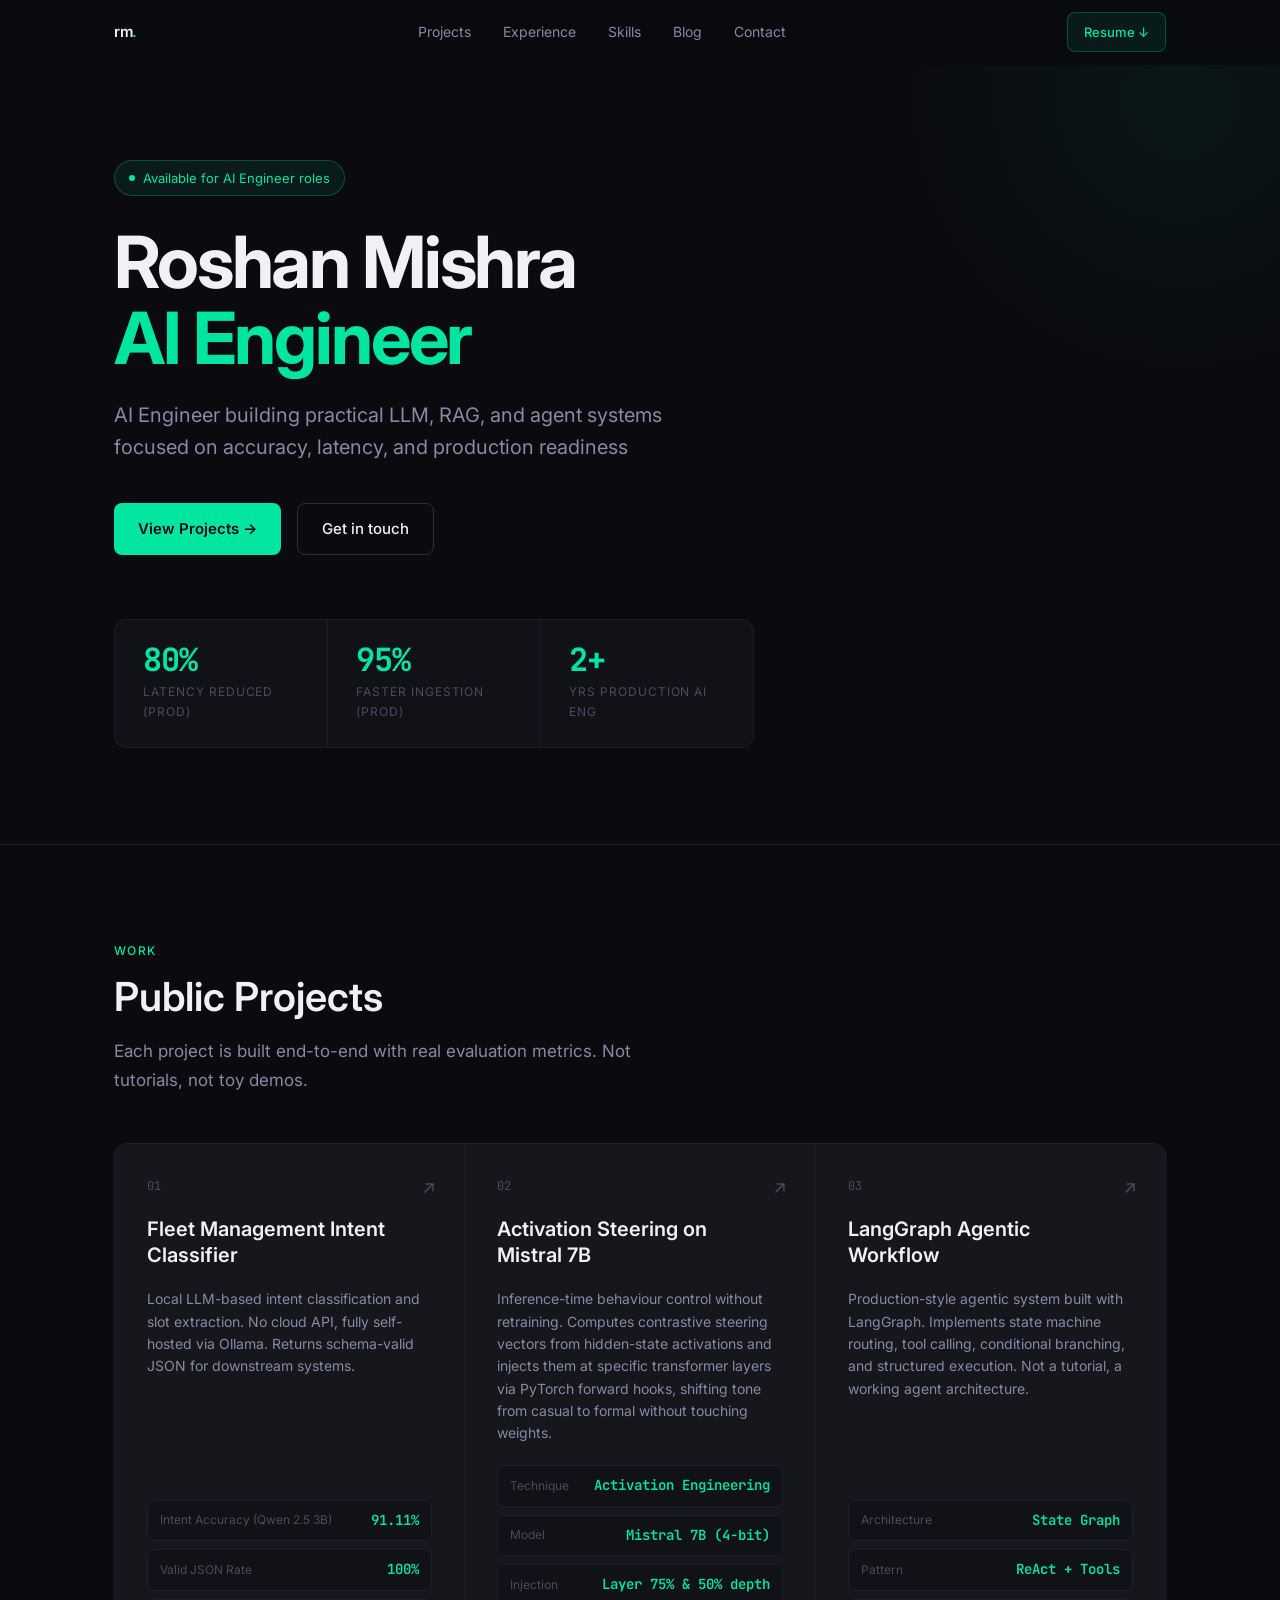
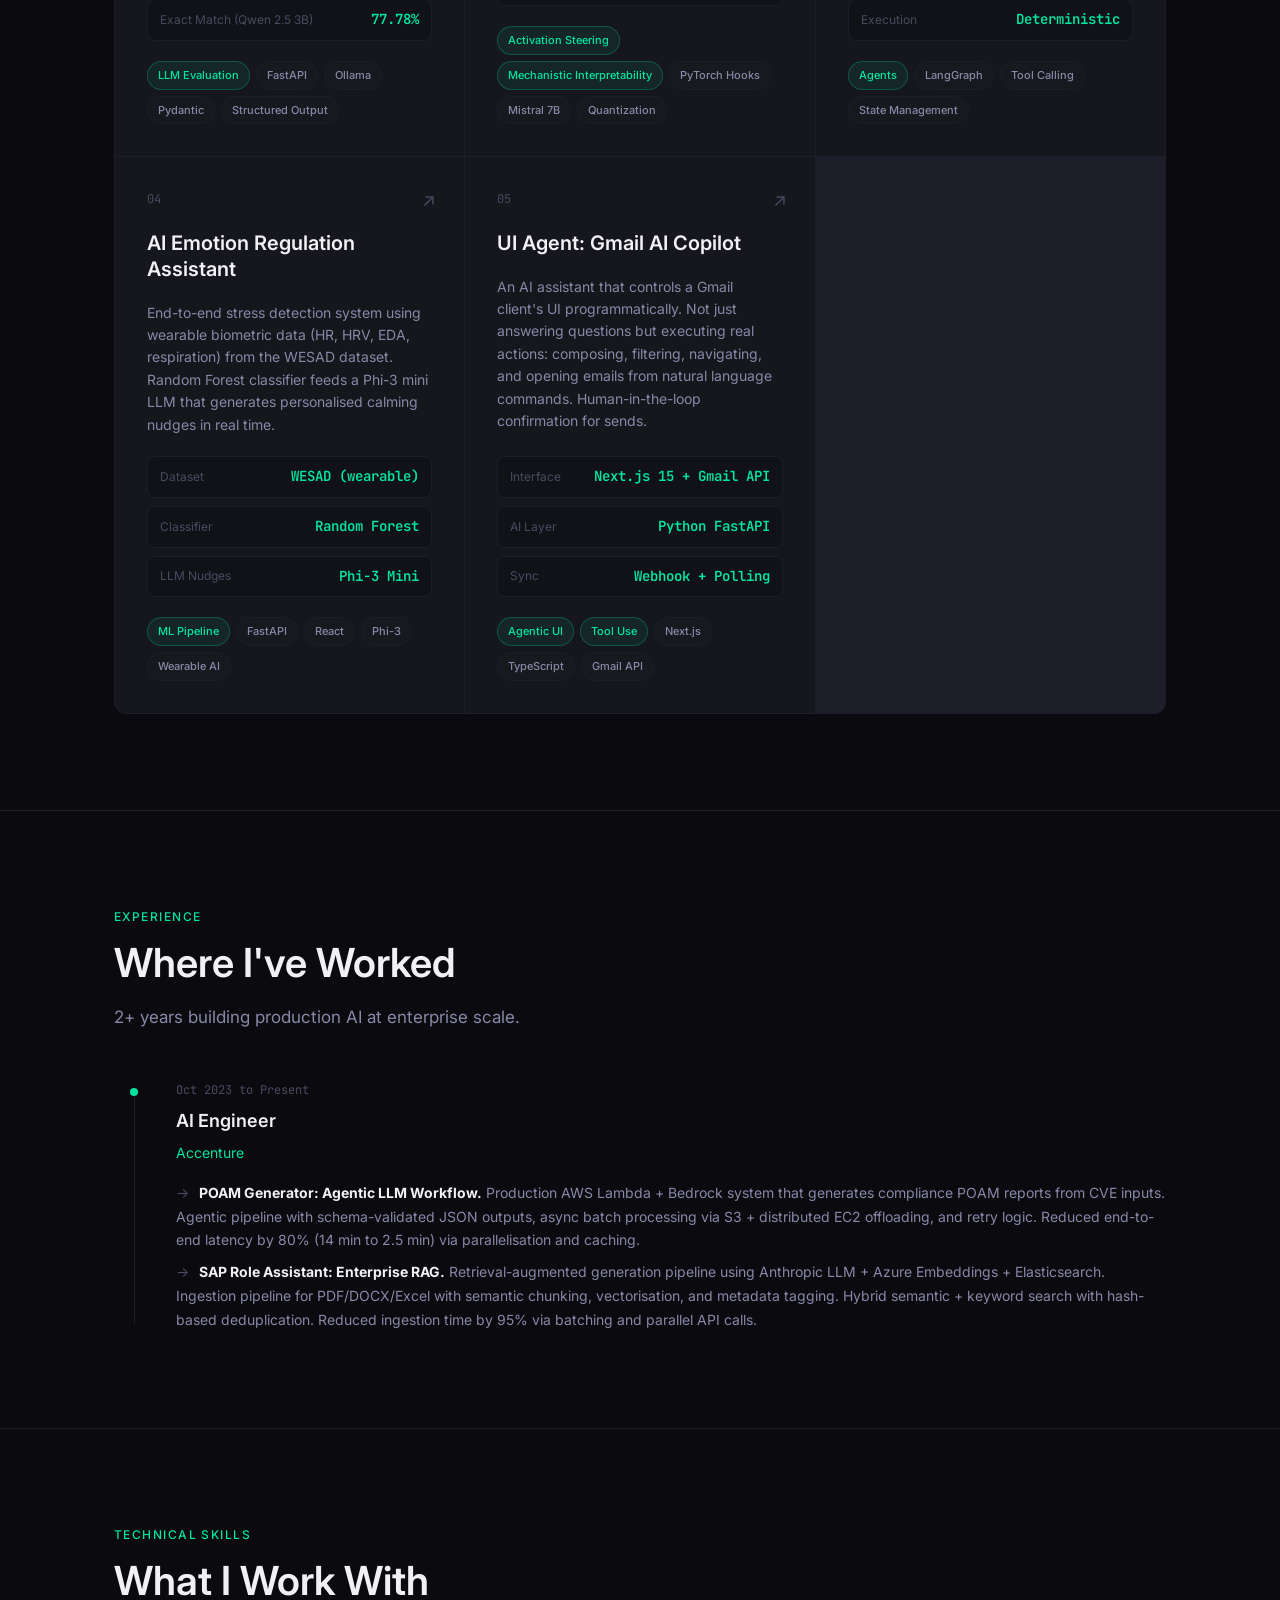
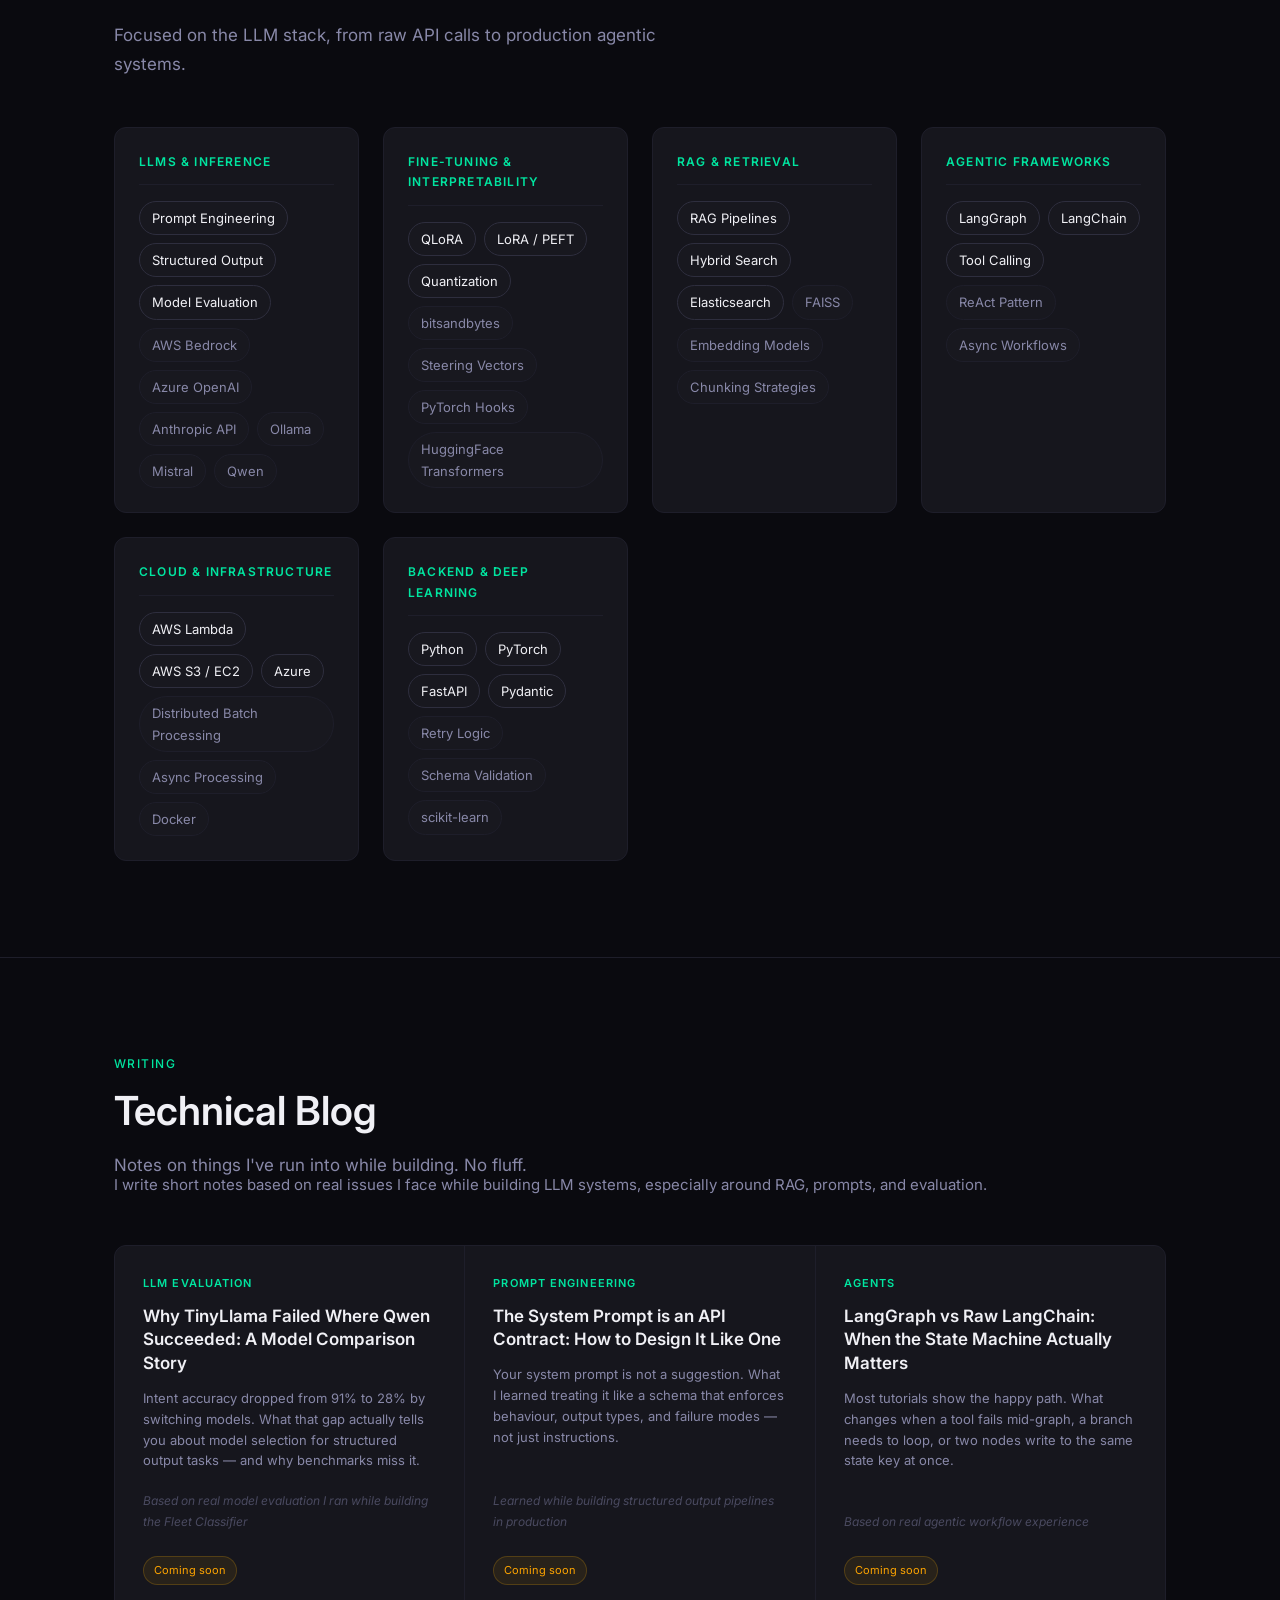
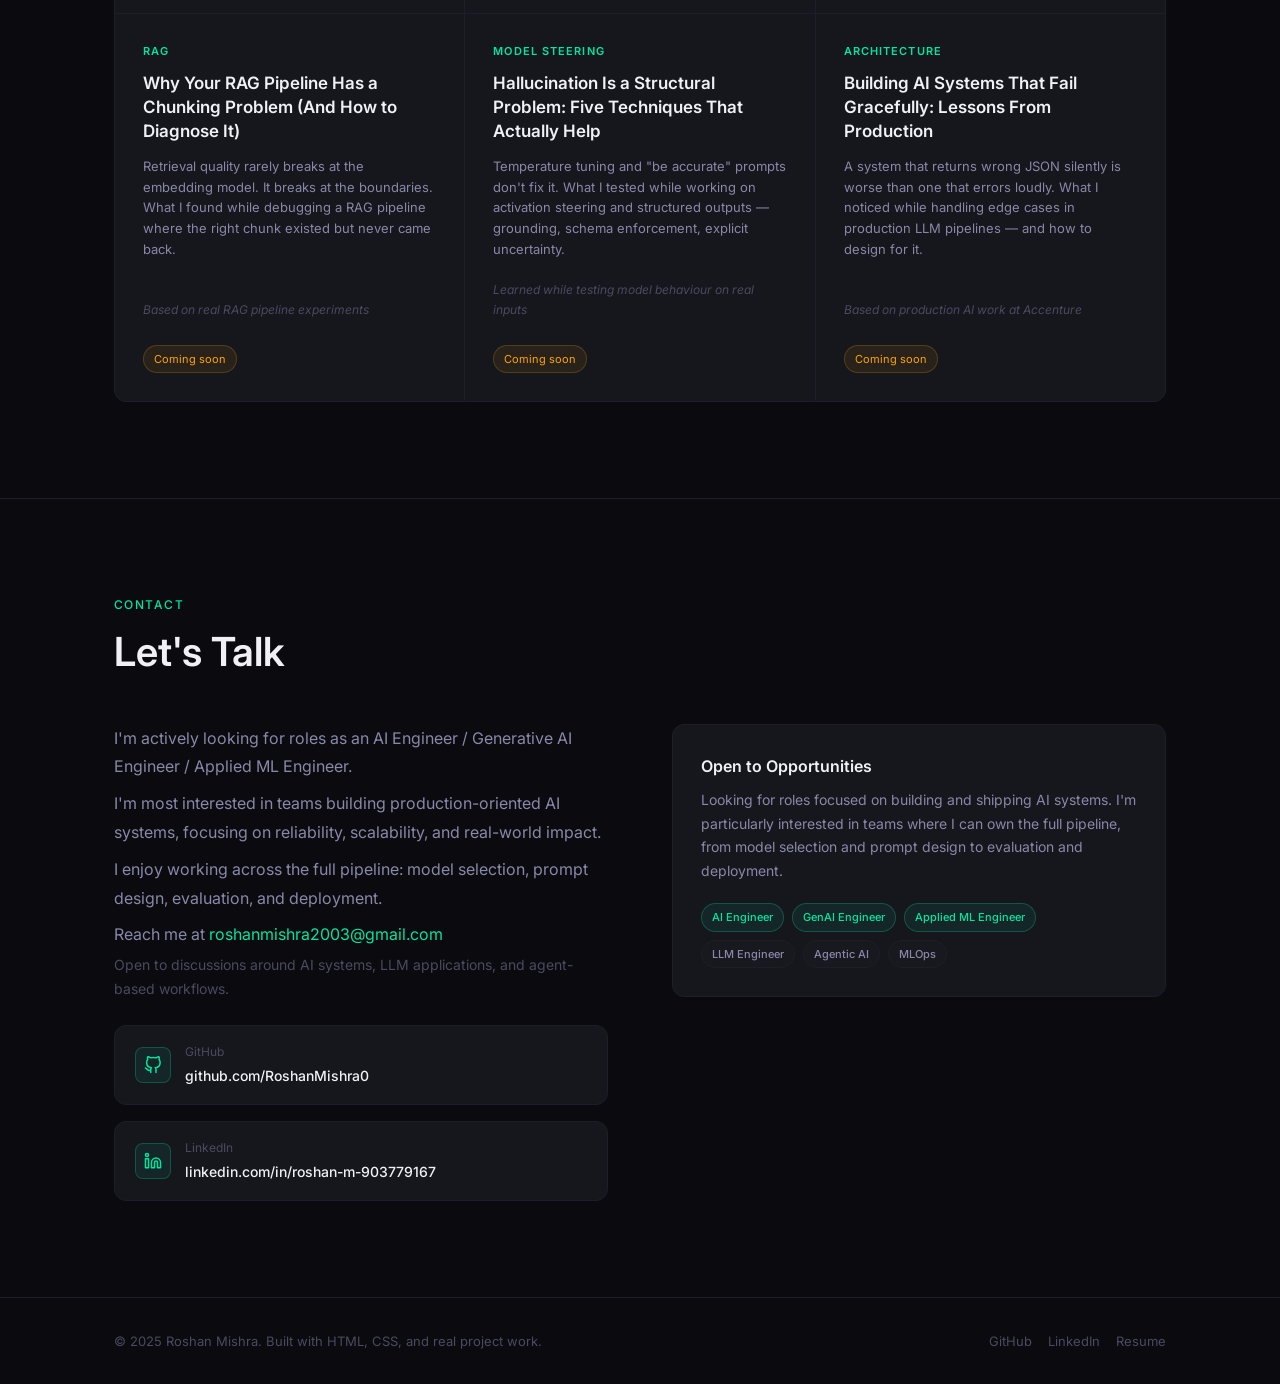
==== index.html @ bee2caea "Add files via upload" ====
<!DOCTYPE html>
<html lang="en">
<head>
  <meta charset="UTF-8" />
  <meta name="viewport" content="width=device-width, initial-scale=1.0" />
  <title>Roshan Mishra — AI Engineer</title>
  <meta name="description" content="AI/ML Engineer specializing in LLMs, agentic systems, and structured output pipelines. Proof-of-work portfolio." />
  <link rel="preconnect" href="https://fonts.googleapis.com" />
  <link rel="preconnect" href="https://fonts.gstatic.com" crossorigin />
  <link href="https://fonts.googleapis.com/css2?family=Inter:wght@300;400;500;600;700&family=JetBrains+Mono:wght@400;500&display=swap" rel="stylesheet" />
  <link rel="stylesheet" href="style.css" />
</head>
<body>

  <!-- NAV -->
  <nav id="nav">
    <div class="container">
      <div class="nav-inner">
        <a href="#hero" class="nav-logo">rm<span>.</span></a>
        <ul class="nav-links" id="nav-links">
          <li><a href="#projects">Projects</a></li>
          <li><a href="#experience">Experience</a></li>
          <li><a href="#skills">Skills</a></li>
          <li><a href="#blog">Blog</a></li>
          <li><a href="#contact">Contact</a></li>
        </ul>
        <a href="resume.pdf" class="nav-cta" target="_blank" rel="noopener">Resume ↓</a>
        <button class="nav-mobile-toggle" id="nav-toggle" aria-label="Menu">&#9776;</button>
      </div>
    </div>
  </nav>

  <!-- HERO -->
  <section id="hero">
    <div class="container">
      <div class="hero-badge">Available for AI Engineer roles</div>
      <h1 class="hero-title">
        Roshan Mishra<br />
        <span class="accent">AI Engineer</span>
      </h1>
      <p class="hero-subtitle">
        AI Engineer building practical LLM, RAG, and agent systems focused on accuracy, latency, and production readiness
      </p>
      <div class="hero-actions">
        <a href="#projects" class="btn-primary">View Projects →</a>
        <a href="#contact" class="btn-secondary">Get in touch</a>
      </div>
      <div class="hero-stats">
        <div class="hero-stat">
          <div class="hero-stat-number">80%</div>
          <div class="hero-stat-label">Latency Reduced (prod)</div>
        </div>
        <div class="hero-stat">
          <div class="hero-stat-number">95%</div>
          <div class="hero-stat-label">Faster Ingestion (prod)</div>
        </div>
        <div class="hero-stat">
          <div class="hero-stat-number">2+</div>
          <div class="hero-stat-label">Yrs Production AI Eng</div>
        </div>
      </div>
    </div>
  </section>

  <!-- PROJECTS -->
  <section id="projects" class="section">
    <div class="container">
      <p class="section-label">Work</p>
      <h2 class="section-title">Public Projects</h2>
      <p class="section-subtitle">Each project is built end-to-end with real evaluation metrics. Not tutorials, not toy demos.</p>

      <div class="projects-grid">

        <!-- Project 1 -->
        <a href="projects/fleet-classifier.html" class="project-card">
          <div class="project-number">01</div>
          <div class="project-name">Fleet Management Intent Classifier</div>
          <p class="project-desc">Local LLM-based intent classification and slot extraction. No cloud API, fully self-hosted via Ollama. Returns schema-valid JSON for downstream systems.</p>
          <div class="project-metrics">
            <div class="metric-row">
              <span class="metric-label">Intent Accuracy (Qwen 2.5 3B)</span>
              <span class="metric-value">91.11%</span>
            </div>
            <div class="metric-row">
              <span class="metric-label">Valid JSON Rate</span>
              <span class="metric-value">100%</span>
            </div>
            <div class="metric-row">
              <span class="metric-label">Exact Match (Qwen 2.5 3B)</span>
              <span class="metric-value">77.78%</span>
            </div>
          </div>
          <div class="project-tags">
            <span class="tag accent">LLM Evaluation</span>
            <span class="tag">FastAPI</span>
            <span class="tag">Ollama</span>
            <span class="tag">Pydantic</span>
            <span class="tag">Structured Output</span>
          </div>
        </a>

        <!-- Project 2 -->
        <a href="projects/model-steering.html" class="project-card">
          <div class="project-number">02</div>
          <div class="project-name">Activation Steering on Mistral 7B</div>
          <p class="project-desc">Inference-time behaviour control without retraining. Computes contrastive steering vectors from hidden-state activations and injects them at specific transformer layers via PyTorch forward hooks, shifting tone from casual to formal without touching weights.</p>
          <div class="project-metrics">
            <div class="metric-row">
              <span class="metric-label">Technique</span>
              <span class="metric-value">Activation Engineering</span>
            </div>
            <div class="metric-row">
              <span class="metric-label">Model</span>
              <span class="metric-value">Mistral 7B (4-bit)</span>
            </div>
            <div class="metric-row">
              <span class="metric-label">Injection</span>
              <span class="metric-value">Layer 75% & 50% depth</span>
            </div>
          </div>
          <div class="project-tags">
            <span class="tag accent">Activation Steering</span>
            <span class="tag accent">Mechanistic Interpretability</span>
            <span class="tag">PyTorch Hooks</span>
            <span class="tag">Mistral 7B</span>
            <span class="tag">Quantization</span>
          </div>
        </a>

        <!-- Project 3 -->
        <a href="projects/langgraph-agent.html" class="project-card">
          <div class="project-number">03</div>
          <div class="project-name">LangGraph Agentic Workflow</div>
          <p class="project-desc">Production-style agentic system built with LangGraph. Implements state machine routing, tool calling, conditional branching, and structured execution. Not a tutorial, a working agent architecture.</p>
          <div class="project-metrics">
            <div class="metric-row">
              <span class="metric-label">Architecture</span>
              <span class="metric-value">State Graph</span>
            </div>
            <div class="metric-row">
              <span class="metric-label">Pattern</span>
              <span class="metric-value">ReAct + Tools</span>
            </div>
            <div class="metric-row">
              <span class="metric-label">Execution</span>
              <span class="metric-value">Deterministic</span>
            </div>
          </div>
          <div class="project-tags">
            <span class="tag accent">Agents</span>
            <span class="tag">LangGraph</span>
            <span class="tag">Tool Calling</span>
            <span class="tag">State Management</span>
          </div>
        </a>

        <!-- Project 4 -->
        <a href="projects/emotion-regulation.html" class="project-card">
          <div class="project-number">04</div>
          <div class="project-name">AI Emotion Regulation Assistant</div>
          <p class="project-desc">End-to-end stress detection system using wearable biometric data (HR, HRV, EDA, respiration) from the WESAD dataset. Random Forest classifier feeds a Phi-3 mini LLM that generates personalised calming nudges in real time.</p>
          <div class="project-metrics">
            <div class="metric-row">
              <span class="metric-label">Dataset</span>
              <span class="metric-value">WESAD (wearable)</span>
            </div>
            <div class="metric-row">
              <span class="metric-label">Classifier</span>
              <span class="metric-value">Random Forest</span>
            </div>
            <div class="metric-row">
              <span class="metric-label">LLM Nudges</span>
              <span class="metric-value">Phi-3 Mini</span>
            </div>
          </div>
          <div class="project-tags">
            <span class="tag accent">ML Pipeline</span>
            <span class="tag">FastAPI</span>
            <span class="tag">React</span>
            <span class="tag">Phi-3</span>
            <span class="tag">Wearable AI</span>
          </div>
        </a>

        <!-- Project 5 -->
        <a href="projects/ui-agent.html" class="project-card">
          <div class="project-number">05</div>
          <div class="project-name">UI Agent: Gmail AI Copilot</div>
          <p class="project-desc">An AI assistant that controls a Gmail client's UI programmatically. Not just answering questions but executing real actions: composing, filtering, navigating, and opening emails from natural language commands. Human-in-the-loop confirmation for sends.</p>
          <div class="project-metrics">
            <div class="metric-row">
              <span class="metric-label">Interface</span>
              <span class="metric-value">Next.js 15 + Gmail API</span>
            </div>
            <div class="metric-row">
              <span class="metric-label">AI Layer</span>
              <span class="metric-value">Python FastAPI</span>
            </div>
            <div class="metric-row">
              <span class="metric-label">Sync</span>
              <span class="metric-value">Webhook + Polling</span>
            </div>
          </div>
          <div class="project-tags">
            <span class="tag accent">Agentic UI</span>
            <span class="tag accent">Tool Use</span>
            <span class="tag">Next.js</span>
            <span class="tag">TypeScript</span>
            <span class="tag">Gmail API</span>
          </div>
        </a>

      </div>
    </div>
  </section>

  <!-- EXPERIENCE -->
  <section id="experience" class="section">
    <div class="container">
      <p class="section-label">Experience</p>
      <h2 class="section-title">Where I've Worked</h2>
      <p class="section-subtitle">2+ years building production AI at enterprise scale.</p>

      <div class="timeline">

        <div class="timeline-item">
          <div class="timeline-dot"></div>
          <div class="timeline-content">
            <div class="timeline-period">Oct 2023 to Present</div>
            <div class="timeline-role">AI Engineer</div>
            <div class="timeline-company">Accenture</div>
            <div class="timeline-body">
              <ul>
                <li><strong style="color:var(--text-primary)">POAM Generator: Agentic LLM Workflow.</strong> Production AWS Lambda + Bedrock system that generates compliance POAM reports from CVE inputs. Agentic pipeline with schema-validated JSON outputs, async batch processing via S3 + distributed EC2 offloading, and retry logic. Reduced end-to-end latency by 80% (14 min to 2.5 min) via parallelisation and caching.</li>
                <li><strong style="color:var(--text-primary)">SAP Role Assistant: Enterprise RAG.</strong> Retrieval-augmented generation pipeline using Anthropic LLM + Azure Embeddings + Elasticsearch. Ingestion pipeline for PDF/DOCX/Excel with semantic chunking, vectorisation, and metadata tagging. Hybrid semantic + keyword search with hash-based deduplication. Reduced ingestion time by 95% via batching and parallel API calls.</li>
              </ul>
            </div>
          </div>
        </div>

      </div>
    </div>
  </section>

  <!-- SKILLS -->
  <section id="skills" class="section">
    <div class="container">
      <p class="section-label">Technical Skills</p>
      <h2 class="section-title">What I Work With</h2>
      <p class="section-subtitle">Focused on the LLM stack, from raw API calls to production agentic systems.</p>

      <div class="skills-grid">

        <div class="skill-group">
          <div class="skill-group-title">LLMs & Inference</div>
          <div class="skill-tags">
            <span class="skill-tag strong">Prompt Engineering</span>
            <span class="skill-tag strong">Structured Output</span>
            <span class="skill-tag strong">Model Evaluation</span>
            <span class="skill-tag">AWS Bedrock</span>
            <span class="skill-tag">Azure OpenAI</span>
            <span class="skill-tag">Anthropic API</span>
            <span class="skill-tag">Ollama</span>
            <span class="skill-tag">Mistral</span>
            <span class="skill-tag">Qwen</span>
          </div>
        </div>

        <div class="skill-group">
          <div class="skill-group-title">Fine-Tuning & Interpretability</div>
          <div class="skill-tags">
            <span class="skill-tag strong">QLoRA</span>
            <span class="skill-tag strong">LoRA / PEFT</span>
            <span class="skill-tag strong">Quantization</span>
            <span class="skill-tag">bitsandbytes</span>
            <span class="skill-tag">Steering Vectors</span>
            <span class="skill-tag">PyTorch Hooks</span>
            <span class="skill-tag">HuggingFace Transformers</span>
          </div>
        </div>

        <div class="skill-group">
          <div class="skill-group-title">RAG & Retrieval</div>
          <div class="skill-tags">
            <span class="skill-tag strong">RAG Pipelines</span>
            <span class="skill-tag strong">Hybrid Search</span>
            <span class="skill-tag strong">Elasticsearch</span>
            <span class="skill-tag">FAISS</span>
            <span class="skill-tag">Embedding Models</span>
            <span class="skill-tag">Chunking Strategies</span>
          </div>
        </div>

        <div class="skill-group">
          <div class="skill-group-title">Agentic Frameworks</div>
          <div class="skill-tags">
            <span class="skill-tag strong">LangGraph</span>
            <span class="skill-tag strong">LangChain</span>
            <span class="skill-tag strong">Tool Calling</span>
            <span class="skill-tag">ReAct Pattern</span>
            <span class="skill-tag">Async Workflows</span>
          </div>
        </div>

        <div class="skill-group">
          <div class="skill-group-title">Cloud & Infrastructure</div>
          <div class="skill-tags">
            <span class="skill-tag strong">AWS Lambda</span>
            <span class="skill-tag strong">AWS S3 / EC2</span>
            <span class="skill-tag strong">Azure</span>
            <span class="skill-tag">Distributed Batch Processing</span>
            <span class="skill-tag">Async Processing</span>
            <span class="skill-tag">Docker</span>
          </div>
        </div>

        <div class="skill-group">
          <div class="skill-group-title">Backend & Deep Learning</div>
          <div class="skill-tags">
            <span class="skill-tag strong">Python</span>
            <span class="skill-tag strong">PyTorch</span>
            <span class="skill-tag strong">FastAPI</span>
            <span class="skill-tag strong">Pydantic</span>
            <span class="skill-tag">Retry Logic</span>
            <span class="skill-tag">Schema Validation</span>
            <span class="skill-tag">scikit-learn</span>
          </div>
        </div>

      </div>
    </div>
  </section>

  <!-- BLOG -->
  <section id="blog" class="section">
    <div class="container">
      <p class="section-label">Writing</p>
      <h2 class="section-title">Technical Blog</h2>
      <p class="section-subtitle">Notes on things I've run into while building. No fluff.</p>
      <p style="color: var(--text-secondary); font-size: 15px; margin-top: -8px; margin-bottom: 48px;">I write short notes based on real issues I face while building LLM systems, especially around RAG, prompts, and evaluation.</p>

      <div class="blog-grid">

        <div class="blog-card">
          <div class="blog-tag">LLM Evaluation</div>
          <div class="blog-title">Why TinyLlama Failed Where Qwen Succeeded: A Model Comparison Story</div>
          <p class="blog-summary">Intent accuracy dropped from 91% to 28% by switching models. What that gap actually tells you about model selection for structured output tasks — and why benchmarks miss it.</p>
          <p style="font-size: 12px; color: var(--text-muted); margin-top: 8px; font-style: italic;">Based on real model evaluation I ran while building the Fleet Classifier</p>
          <div style="display:flex; gap:8px; align-items:center; flex-wrap:wrap; margin-top: 12px;">
            <span class="blog-coming-soon">Coming soon</span>
          </div>
        </div>

        <div class="blog-card">
          <div class="blog-tag">Prompt Engineering</div>
          <div class="blog-title">The System Prompt is an API Contract: How to Design It Like One</div>
          <p class="blog-summary">Your system prompt is not a suggestion. What I learned treating it like a schema that enforces behaviour, output types, and failure modes — not just instructions.</p>
          <p style="font-size: 12px; color: var(--text-muted); margin-top: 8px; font-style: italic;">Learned while building structured output pipelines in production</p>
          <div style="display:flex; gap:8px; align-items:center; flex-wrap:wrap; margin-top: 12px;">
            <span class="blog-coming-soon">Coming soon</span>
          </div>
        </div>

        <div class="blog-card">
          <div class="blog-tag">Agents</div>
          <div class="blog-title">LangGraph vs Raw LangChain: When the State Machine Actually Matters</div>
          <p class="blog-summary">Most tutorials show the happy path. What changes when a tool fails mid-graph, a branch needs to loop, or two nodes write to the same state key at once.</p>
          <p style="font-size: 12px; color: var(--text-muted); margin-top: 8px; font-style: italic;">Based on real agentic workflow experience</p>
          <div style="display:flex; gap:8px; align-items:center; flex-wrap:wrap; margin-top: 12px;">
            <span class="blog-coming-soon">Coming soon</span>
          </div>
        </div>

        <div class="blog-card">
          <div class="blog-tag">RAG</div>
          <div class="blog-title">Why Your RAG Pipeline Has a Chunking Problem (And How to Diagnose It)</div>
          <p class="blog-summary">Retrieval quality rarely breaks at the embedding model. It breaks at the boundaries. What I found while debugging a RAG pipeline where the right chunk existed but never came back.</p>
          <p style="font-size: 12px; color: var(--text-muted); margin-top: 8px; font-style: italic;">Based on real RAG pipeline experiments</p>
          <div style="display:flex; gap:8px; align-items:center; flex-wrap:wrap; margin-top: 12px;">
            <span class="blog-coming-soon">Coming soon</span>
          </div>
        </div>

        <div class="blog-card">
          <div class="blog-tag">Model Steering</div>
          <div class="blog-title">Hallucination Is a Structural Problem: Five Techniques That Actually Help</div>
          <p class="blog-summary">Temperature tuning and "be accurate" prompts don't fix it. What I tested while working on activation steering and structured outputs — grounding, schema enforcement, explicit uncertainty.</p>
          <p style="font-size: 12px; color: var(--text-muted); margin-top: 8px; font-style: italic;">Learned while testing model behaviour on real inputs</p>
          <div style="display:flex; gap:8px; align-items:center; flex-wrap:wrap; margin-top: 12px;">
            <span class="blog-coming-soon">Coming soon</span>
          </div>
        </div>

        <div class="blog-card">
          <div class="blog-tag">Architecture</div>
          <div class="blog-title">Building AI Systems That Fail Gracefully: Lessons From Production</div>
          <p class="blog-summary">A system that returns wrong JSON silently is worse than one that errors loudly. What I noticed while handling edge cases in production LLM pipelines — and how to design for it.</p>
          <p style="font-size: 12px; color: var(--text-muted); margin-top: 8px; font-style: italic;">Based on production AI work at Accenture</p>
          <div style="display:flex; gap:8px; align-items:center; flex-wrap:wrap; margin-top: 12px;">
            <span class="blog-coming-soon">Coming soon</span>
          </div>
        </div>

      </div>
    </div>
  </section>

  <!-- CONTACT -->
  <section id="contact" class="section">
    <div class="container">
      <p class="section-label">Contact</p>
      <h2 class="section-title">Let's Talk</h2>

      <div class="contact-grid">
        <div>
          <p style="color: var(--text-secondary); font-size: 16px; line-height: 1.8; margin-bottom: 8px;">
            I'm actively looking for roles as an AI Engineer / Generative AI Engineer / Applied ML Engineer.
          </p>
          <p style="color: var(--text-secondary); font-size: 16px; line-height: 1.8; margin-bottom: 8px;">
            I'm most interested in teams building production-oriented AI systems, focusing on reliability, scalability, and real-world impact.
          </p>
          <p style="color: var(--text-secondary); font-size: 16px; line-height: 1.8; margin-bottom: 8px;">
            I enjoy working across the full pipeline: model selection, prompt design, evaluation, and deployment.
          </p>
          <p style="color: var(--text-secondary); font-size: 16px; line-height: 1.8; margin-bottom: 4px;">
            Reach me at <a href="mailto:roshanmishra2003@gmail.com" style="color: var(--accent);">roshanmishra2003@gmail.com</a>
          </p>
          <p style="color: var(--text-muted); font-size: 14px; margin-bottom: 24px;">
            Open to discussions around AI systems, LLM applications, and agent-based workflows.
          </p>
          <div class="contact-links">
            <a href="https://github.com/RoshanMishra0" class="contact-link" target="_blank" rel="noopener">
              <div class="contact-link-icon">
                <svg width="18" height="18" viewBox="0 0 24 24" fill="none" stroke="currentColor" stroke-width="2" stroke-linecap="round" stroke-linejoin="round" style="color: var(--accent)"><path d="M9 19c-5 1.5-5-2.5-7-3m14 6v-3.87a3.37 3.37 0 0 0-.94-2.61c3.14-.35 6.44-1.54 6.44-7A5.44 5.44 0 0 0 20 4.77 5.07 5.07 0 0 0 19.91 1S18.73.65 16 2.48a13.38 13.38 0 0 0-7 0C6.27.65 5.09 1 5.09 1A5.07 5.07 0 0 0 5 4.77a5.44 5.44 0 0 0-1.5 3.78c0 5.42 3.3 6.61 6.44 7A3.37 3.37 0 0 0 9 18.13V22"/></svg>
              </div>
              <div class="contact-link-text">
                <span class="contact-link-label">GitHub</span>
                <span class="contact-link-value">github.com/RoshanMishra0</span>
              </div>
            </a>
            <a href="https://www.linkedin.com/in/roshan-m-903779167/" class="contact-link" target="_blank" rel="noopener">
              <div class="contact-link-icon">
                <svg width="18" height="18" viewBox="0 0 24 24" fill="none" stroke="currentColor" stroke-width="2" stroke-linecap="round" stroke-linejoin="round" style="color: var(--accent)"><path d="M16 8a6 6 0 0 1 6 6v7h-4v-7a2 2 0 0 0-2-2 2 2 0 0 0-2 2v7h-4v-7a6 6 0 0 1 6-6z"/><rect x="2" y="9" width="4" height="12"/><circle cx="4" cy="4" r="2"/></svg>
              </div>
              <div class="contact-link-text">
                <span class="contact-link-label">LinkedIn</span>
                <span class="contact-link-value">linkedin.com/in/roshan-m-903779167</span>
              </div>
            </a>
          </div>
        </div>

        <div>
          <div class="availability-card">
            <div class="availability-title">Open to Opportunities</div>
            <p class="availability-body">
              Looking for roles focused on building and shipping AI systems. I'm particularly interested in teams where I can own the full pipeline, from model selection and prompt design to evaluation and deployment.
            </p>
            <div class="role-tags">
              <span class="tag accent">AI Engineer</span>
              <span class="tag accent">GenAI Engineer</span>
              <span class="tag accent">Applied ML Engineer</span>
              <span class="tag">LLM Engineer</span>
              <span class="tag">Agentic AI</span>
              <span class="tag">MLOps</span>
            </div>
          </div>
        </div>
      </div>
    </div>
  </section>

  <!-- FOOTER -->
  <footer>
    <div class="container">
      <div class="footer-inner">
        <span class="footer-copy">© 2025 Roshan Mishra. Built with HTML, CSS, and real project work.</span>
        <div style="display:flex; gap:16px;">
          <a href="https://github.com/RoshanMishra0" style="color: var(--text-muted); font-size: 13px;" target="_blank" rel="noopener">GitHub</a>
          <a href="https://www.linkedin.com/in/roshan-m-903779167/" style="color: var(--text-muted); font-size: 13px;" target="_blank" rel="noopener">LinkedIn</a>
          <a href="resume.pdf" style="color: var(--text-muted); font-size: 13px;" target="_blank" rel="noopener">Resume</a>
        </div>
      </div>
    </div>
  </footer>

  <script src="app.js"></script>
</body>
</html>
---- style.css ----
:root {
  --bg: #0a0a0f;
  --bg-surface: #111118;
  --bg-elevated: #18181f;
  --bg-card: #16161d;
  --accent: #00e5a0;
  --accent-dim: rgba(0, 229, 160, 0.08);
  --accent-border: rgba(0, 229, 160, 0.25);
  --accent-glow: rgba(0, 229, 160, 0.15);
  --text-primary: #f0f0f5;
  --text-secondary: #8888a8;
  --text-muted: #4a4a60;
  --border: #1e1e2a;
  --border-hover: #2e2e3e;
  --font-sans: 'Inter', system-ui, -apple-system, sans-serif;
  --font-mono: 'JetBrains Mono', 'Fira Code', 'Courier New', monospace;
  --radius: 8px;
  --radius-lg: 12px;
  --transition: 200ms ease;
}

*, *::before, *::after { box-sizing: border-box; margin: 0; padding: 0; }

html { scroll-behavior: smooth; }

body {
  background: var(--bg);
  color: var(--text-primary);
  font-family: var(--font-sans);
  font-size: 16px;
  line-height: 1.7;
  -webkit-font-smoothing: antialiased;
}

a { color: var(--accent); text-decoration: none; transition: opacity var(--transition); }
a:hover { opacity: 0.8; }

img { max-width: 100%; display: block; }

.container {
  max-width: 1100px;
  margin: 0 auto;
  padding: 0 24px;
}

.section { padding: 96px 0; }
.section-label {
  font-size: 12px;
  font-weight: 500;
  letter-spacing: 0.12em;
  text-transform: uppercase;
  color: var(--accent);
  margin-bottom: 12px;
}
.section-title {
  font-size: clamp(28px, 4vw, 40px);
  font-weight: 600;
  color: var(--text-primary);
  line-height: 1.2;
  margin-bottom: 16px;
}
.section-subtitle {
  font-size: 17px;
  color: var(--text-secondary);
  max-width: 580px;
  line-height: 1.7;
}

/* ── NAV ── */
#nav {
  position: fixed;
  top: 0;
  left: 0;
  right: 0;
  z-index: 100;
  background: rgba(10, 10, 15, 0.85);
  backdrop-filter: blur(12px);
  -webkit-backdrop-filter: blur(12px);
  border-bottom: 1px solid transparent;
  transition: border-color var(--transition);
}
#nav.scrolled { border-bottom-color: var(--border); }
.nav-inner {
  display: flex;
  align-items: center;
  justify-content: space-between;
  height: 64px;
}
.nav-logo {
  font-size: 15px;
  font-weight: 600;
  color: var(--text-primary);
  text-decoration: none;
  letter-spacing: -0.02em;
}
.nav-logo span { color: var(--accent); }
.nav-links {
  display: flex;
  align-items: center;
  gap: 32px;
  list-style: none;
}
.nav-links a {
  font-size: 14px;
  color: var(--text-secondary);
  text-decoration: none;
  transition: color var(--transition);
}
.nav-links a:hover { color: var(--text-primary); opacity: 1; }
.nav-cta {
  font-size: 13px;
  font-weight: 500;
  padding: 8px 16px;
  border: 1px solid var(--accent-border);
  border-radius: var(--radius);
  color: var(--accent);
  background: var(--accent-dim);
  transition: all var(--transition);
  text-decoration: none;
}
.nav-cta:hover { background: rgba(0, 229, 160, 0.15); opacity: 1; }
.nav-mobile-toggle { display: none; background: none; border: none; cursor: pointer; color: var(--text-primary); }

/* ── HERO ── */
#hero {
  padding: 160px 0 96px;
  position: relative;
  overflow: hidden;
}
#hero::before {
  content: '';
  position: absolute;
  top: -200px;
  right: -200px;
  width: 600px;
  height: 600px;
  background: radial-gradient(circle, rgba(0, 229, 160, 0.06) 0%, transparent 70%);
  pointer-events: none;
}
.hero-badge {
  display: inline-flex;
  align-items: center;
  gap: 8px;
  padding: 6px 14px;
  border: 1px solid var(--accent-border);
  border-radius: 100px;
  font-size: 13px;
  color: var(--accent);
  background: var(--accent-dim);
  margin-bottom: 28px;
}
.hero-badge::before {
  content: '';
  width: 6px;
  height: 6px;
  border-radius: 50%;
  background: var(--accent);
  animation: pulse 2s infinite;
}
@keyframes pulse {
  0%, 100% { opacity: 1; }
  50% { opacity: 0.4; }
}
.hero-title {
  font-size: clamp(40px, 6vw, 72px);
  font-weight: 700;
  letter-spacing: -0.03em;
  line-height: 1.05;
  margin-bottom: 24px;
  color: var(--text-primary);
}
.hero-title .accent { color: var(--accent); }
.hero-subtitle {
  font-size: clamp(17px, 2.5vw, 20px);
  color: var(--text-secondary);
  max-width: 600px;
  line-height: 1.6;
  margin-bottom: 40px;
}
.hero-actions {
  display: flex;
  gap: 16px;
  flex-wrap: wrap;
  margin-bottom: 64px;
}
.btn-primary {
  display: inline-flex;
  align-items: center;
  gap: 8px;
  padding: 12px 24px;
  background: var(--accent);
  color: #0a0a0f;
  font-size: 15px;
  font-weight: 600;
  border-radius: var(--radius);
  text-decoration: none;
  transition: all var(--transition);
}
.btn-primary:hover { opacity: 0.9; transform: translateY(-1px); }
.btn-secondary {
  display: inline-flex;
  align-items: center;
  gap: 8px;
  padding: 12px 24px;
  border: 1px solid var(--border-hover);
  color: var(--text-primary);
  font-size: 15px;
  font-weight: 500;
  border-radius: var(--radius);
  text-decoration: none;
  transition: all var(--transition);
}
.btn-secondary:hover { border-color: var(--text-muted); opacity: 1; }

.hero-stats {
  display: grid;
  grid-template-columns: repeat(3, 1fr);
  gap: 1px;
  background: var(--border);
  border: 1px solid var(--border);
  border-radius: var(--radius-lg);
  overflow: hidden;
  max-width: 640px;
}
.hero-stat {
  background: var(--bg-surface);
  padding: 24px 28px;
}
.hero-stat-number {
  font-size: 32px;
  font-weight: 700;
  letter-spacing: -0.03em;
  color: var(--accent);
  font-family: var(--font-mono);
  line-height: 1;
  margin-bottom: 6px;
}
.hero-stat-label {
  font-size: 12px;
  color: var(--text-muted);
  text-transform: uppercase;
  letter-spacing: 0.08em;
}

/* ── PROJECTS ── */
#projects { border-top: 1px solid var(--border); }
.projects-grid {
  display: grid;
  grid-template-columns: repeat(auto-fit, minmax(320px, 1fr));
  gap: 1px;
  background: var(--border);
  border: 1px solid var(--border);
  border-radius: var(--radius-lg);
  overflow: hidden;
  margin-top: 48px;
}
.project-card {
  background: var(--bg-card);
  padding: 32px;
  display: flex;
  flex-direction: column;
  gap: 20px;
  transition: background var(--transition);
  position: relative;
  text-decoration: none;
  color: inherit;
}
.project-card:hover { background: var(--bg-elevated); }
.project-card::after {
  content: '↗';
  position: absolute;
  top: 28px;
  right: 28px;
  font-size: 18px;
  color: var(--text-muted);
  transition: all var(--transition);
}
.project-card:hover::after { color: var(--accent); transform: translate(2px, -2px); }

.project-number {
  font-size: 12px;
  font-family: var(--font-mono);
  color: var(--text-muted);
}
.project-name {
  font-size: 20px;
  font-weight: 600;
  color: var(--text-primary);
  line-height: 1.3;
  padding-right: 32px;
}
.project-desc {
  font-size: 14px;
  color: var(--text-secondary);
  line-height: 1.6;
  flex: 1;
}
.project-metrics {
  display: flex;
  flex-direction: column;
  gap: 8px;
}
.metric-row {
  display: flex;
  justify-content: space-between;
  align-items: center;
  padding: 8px 12px;
  background: var(--bg-surface);
  border-radius: var(--radius);
  border: 1px solid var(--border);
}
.metric-label { font-size: 12px; color: var(--text-muted); }
.metric-value {
  font-size: 14px;
  font-weight: 600;
  font-family: var(--font-mono);
  color: var(--accent);
}
.project-tags {
  display: flex;
  flex-wrap: wrap;
  gap: 6px;
}
.tag {
  font-size: 11px;
  font-weight: 500;
  padding: 4px 10px;
  border-radius: 100px;
  background: var(--bg-elevated);
  border: 1px solid var(--border);
  color: var(--text-secondary);
}
.tag.accent {
  background: var(--accent-dim);
  border-color: var(--accent-border);
  color: var(--accent);
}

/* ── EXPERIENCE ── */
#experience { border-top: 1px solid var(--border); }
.timeline {
  margin-top: 48px;
  display: flex;
  flex-direction: column;
  gap: 0;
  position: relative;
}
.timeline::before {
  content: '';
  position: absolute;
  left: 20px;
  top: 8px;
  bottom: 8px;
  width: 1px;
  background: var(--border);
}
.timeline-item {
  display: grid;
  grid-template-columns: 42px 1fr;
  gap: 20px;
  padding-bottom: 48px;
}
.timeline-item:last-child { padding-bottom: 0; }
.timeline-dot {
  width: 8px;
  height: 8px;
  border-radius: 50%;
  background: var(--accent);
  margin-top: 8px;
  margin-left: 16px;
  position: relative;
  z-index: 1;
  flex-shrink: 0;
}
.timeline-dot.muted {
  background: var(--text-muted);
}
.timeline-content {}
.timeline-period {
  font-size: 12px;
  font-family: var(--font-mono);
  color: var(--text-muted);
  margin-bottom: 6px;
}
.timeline-role {
  font-size: 18px;
  font-weight: 600;
  color: var(--text-primary);
  margin-bottom: 4px;
}
.timeline-company {
  font-size: 14px;
  color: var(--accent);
  margin-bottom: 16px;
}
.timeline-body {
  font-size: 14px;
  color: var(--text-secondary);
  line-height: 1.7;
}
.timeline-body ul {
  list-style: none;
  display: flex;
  flex-direction: column;
  gap: 8px;
}
.timeline-body ul li::before {
  content: '→';
  margin-right: 10px;
  color: var(--text-muted);
}
.confidential-note {
  display: inline-flex;
  align-items: center;
  gap: 6px;
  margin-top: 12px;
  font-size: 12px;
  color: var(--text-muted);
  padding: 6px 12px;
  border: 1px solid var(--border);
  border-radius: 100px;
  background: var(--bg-surface);
}

/* ── SKILLS ── */
#skills { border-top: 1px solid var(--border); }
.skills-grid {
  display: grid;
  grid-template-columns: repeat(auto-fit, minmax(240px, 1fr));
  gap: 24px;
  margin-top: 48px;
}
.skill-group {
  background: var(--bg-card);
  border: 1px solid var(--border);
  border-radius: var(--radius-lg);
  padding: 24px;
}
.skill-group-title {
  font-size: 12px;
  font-weight: 600;
  letter-spacing: 0.1em;
  text-transform: uppercase;
  color: var(--accent);
  margin-bottom: 16px;
  padding-bottom: 12px;
  border-bottom: 1px solid var(--border);
}
.skill-tags {
  display: flex;
  flex-wrap: wrap;
  gap: 8px;
}
.skill-tag {
  font-size: 13px;
  padding: 5px 12px;
  border-radius: 100px;
  background: var(--bg-elevated);
  border: 1px solid var(--border);
  color: var(--text-secondary);
}
.skill-tag.strong {
  color: var(--text-primary);
  border-color: var(--border-hover);
}

/* ── BLOG ── */
#blog { border-top: 1px solid var(--border); }
.blog-grid {
  display: grid;
  grid-template-columns: repeat(auto-fit, minmax(300px, 1fr));
  gap: 1px;
  background: var(--border);
  border: 1px solid var(--border);
  border-radius: var(--radius-lg);
  overflow: hidden;
  margin-top: 48px;
}
.blog-card {
  background: var(--bg-card);
  padding: 28px;
  display: flex;
  flex-direction: column;
  gap: 12px;
  transition: background var(--transition);
}
.blog-card:hover { background: var(--bg-elevated); }
.blog-tag {
  font-size: 11px;
  font-weight: 600;
  letter-spacing: 0.1em;
  text-transform: uppercase;
  color: var(--accent);
}
.blog-title {
  font-size: 17px;
  font-weight: 600;
  color: var(--text-primary);
  line-height: 1.4;
}
.blog-summary {
  font-size: 13px;
  color: var(--text-secondary);
  line-height: 1.6;
  flex: 1;
}
.blog-meta {
  font-size: 12px;
  color: var(--text-muted);
  font-family: var(--font-mono);
}
.blog-coming-soon {
  font-size: 11px;
  padding: 4px 10px;
  border-radius: 100px;
  background: rgba(255, 180, 0, 0.08);
  border: 1px solid rgba(255, 180, 0, 0.2);
  color: #ffa500;
  width: fit-content;
}

/* ── CONTACT ── */
#contact { border-top: 1px solid var(--border); }
.contact-grid {
  display: grid;
  grid-template-columns: 1fr 1fr;
  gap: 64px;
  margin-top: 48px;
}
.contact-links {
  display: flex;
  flex-direction: column;
  gap: 16px;
  margin-top: 24px;
}
.contact-link {
  display: flex;
  align-items: center;
  gap: 14px;
  padding: 16px 20px;
  background: var(--bg-card);
  border: 1px solid var(--border);
  border-radius: var(--radius-lg);
  color: var(--text-primary);
  text-decoration: none;
  transition: all var(--transition);
}
.contact-link:hover { border-color: var(--accent-border); background: var(--bg-elevated); opacity: 1; }
.contact-link-icon {
  width: 36px;
  height: 36px;
  border-radius: var(--radius);
  background: var(--accent-dim);
  border: 1px solid var(--accent-border);
  display: flex;
  align-items: center;
  justify-content: center;
  font-size: 16px;
  flex-shrink: 0;
}
.contact-link-text { display: flex; flex-direction: column; gap: 2px; }
.contact-link-label { font-size: 12px; color: var(--text-muted); }
.contact-link-value { font-size: 14px; font-weight: 500; }

.availability-card {
  background: var(--bg-card);
  border: 1px solid var(--border);
  border-radius: var(--radius-lg);
  padding: 28px;
  height: fit-content;
}
.availability-title {
  font-size: 16px;
  font-weight: 600;
  color: var(--text-primary);
  margin-bottom: 8px;
}
.availability-body {
  font-size: 14px;
  color: var(--text-secondary);
  line-height: 1.7;
  margin-bottom: 20px;
}
.role-tags { display: flex; flex-wrap: wrap; gap: 8px; }

/* ── FOOTER ── */
footer {
  border-top: 1px solid var(--border);
  padding: 32px 0;
}
.footer-inner {
  display: flex;
  justify-content: space-between;
  align-items: center;
}
.footer-copy { font-size: 13px; color: var(--text-muted); }

/* ── PROJECT DETAIL PAGES ── */
.project-detail-header {
  padding: 140px 0 64px;
}
.back-link {
  display: inline-flex;
  align-items: center;
  gap: 8px;
  font-size: 14px;
  color: var(--text-secondary);
  text-decoration: none;
  margin-bottom: 40px;
  transition: color var(--transition);
}
.back-link:hover { color: var(--accent); opacity: 1; }
.project-detail-title {
  font-size: clamp(32px, 5vw, 56px);
  font-weight: 700;
  letter-spacing: -0.03em;
  color: var(--text-primary);
  line-height: 1.1;
  margin-bottom: 16px;
}
.project-detail-subtitle {
  font-size: 18px;
  color: var(--text-secondary);
  max-width: 600px;
  line-height: 1.6;
  margin-bottom: 32px;
}
.project-meta-row {
  display: flex;
  gap: 24px;
  flex-wrap: wrap;
  align-items: center;
}
.project-meta-item {
  display: flex;
  align-items: center;
  gap: 8px;
  font-size: 13px;
  color: var(--text-muted);
}
.project-meta-item strong { color: var(--text-secondary); }

.content-section {
  padding: 64px 0;
  border-top: 1px solid var(--border);
}
.content-section h2 {
  font-size: 24px;
  font-weight: 600;
  color: var(--text-primary);
  margin-bottom: 24px;
}
.content-section h3 {
  font-size: 18px;
  font-weight: 600;
  color: var(--text-primary);
  margin-bottom: 16px;
  margin-top: 32px;
}
.content-section p {
  font-size: 16px;
  color: var(--text-secondary);
  line-height: 1.8;
  margin-bottom: 16px;
}
.content-section ul {
  list-style: none;
  display: flex;
  flex-direction: column;
  gap: 10px;
  margin-bottom: 24px;
}
.content-section ul li {
  display: flex;
  gap: 12px;
  font-size: 15px;
  color: var(--text-secondary);
  line-height: 1.6;
}
.content-section ul li::before {
  content: '→';
  color: var(--accent);
  flex-shrink: 0;
  margin-top: 2px;
}

.arch-diagram {
  background: var(--bg-surface);
  border: 1px solid var(--border);
  border-radius: var(--radius-lg);
  padding: 32px;
  font-family: var(--font-mono);
  font-size: 13px;
  color: var(--text-secondary);
  line-height: 1.8;
  overflow-x: auto;
  margin: 24px 0;
  white-space: pre;
}
.arch-diagram .arch-accent { color: var(--accent); }
.arch-diagram .arch-dim { color: var(--text-muted); }

.metrics-table {
  width: 100%;
  border-collapse: separate;
  border-spacing: 0;
  border: 1px solid var(--border);
  border-radius: var(--radius-lg);
  overflow: hidden;
  margin: 24px 0;
  font-size: 14px;
}
.metrics-table th {
  background: var(--bg-surface);
  padding: 12px 16px;
  text-align: left;
  font-size: 12px;
  font-weight: 600;
  letter-spacing: 0.08em;
  text-transform: uppercase;
  color: var(--text-muted);
  border-bottom: 1px solid var(--border);
}
.metrics-table td {
  padding: 14px 16px;
  border-bottom: 1px solid var(--border);
  color: var(--text-secondary);
}
.metrics-table tr:last-child td { border-bottom: none; }
.metrics-table .winner { color: var(--accent); font-weight: 600; font-family: var(--font-mono); }
.metrics-table .loser { color: var(--text-muted); font-family: var(--font-mono); }

.callout {
  background: var(--accent-dim);
  border: 1px solid var(--accent-border);
  border-left: 3px solid var(--accent);
  border-radius: 0 var(--radius) var(--radius) 0;
  padding: 16px 20px;
  margin: 24px 0;
  font-size: 15px;
  color: var(--text-secondary);
  line-height: 1.7;
}
.callout strong { color: var(--accent); }

.code-block {
  background: var(--bg-surface);
  border: 1px solid var(--border);
  border-radius: var(--radius-lg);
  padding: 24px;
  font-family: var(--font-mono);
  font-size: 13px;
  color: var(--text-secondary);
  line-height: 1.7;
  overflow-x: auto;
  margin: 24px 0;
}
.code-block .kw { color: #c792ea; }
.code-block .str { color: #c3e88d; }
.code-block .cmt { color: var(--text-muted); }
.code-block .fn { color: #82aaff; }
.code-block .num { color: #f78c6c; }
.code-block .cls { color: var(--accent); }

.two-col {
  display: grid;
  grid-template-columns: 1fr 1fr;
  gap: 24px;
  margin: 24px 0;
}
.info-card {
  background: var(--bg-card);
  border: 1px solid var(--border);
  border-radius: var(--radius-lg);
  padding: 24px;
}
.info-card h4 {
  font-size: 14px;
  font-weight: 600;
  color: var(--text-primary);
  margin-bottom: 12px;
}
.info-card p, .info-card li {
  font-size: 13px;
  color: var(--text-secondary);
  line-height: 1.6;
}

/* ── RESPONSIVE ── */
@media (max-width: 768px) {
  .nav-links { display: none; }
  .nav-links.open { display: flex; flex-direction: column; position: absolute; top: 64px; left: 0; right: 0; background: var(--bg-surface); padding: 20px 24px; border-bottom: 1px solid var(--border); gap: 16px; }
  .nav-mobile-toggle { display: block; }
  #hero { padding: 120px 0 64px; }
  .hero-stats { grid-template-columns: 1fr; }
  .projects-grid { grid-template-columns: 1fr; }
  .contact-grid { grid-template-columns: 1fr; gap: 32px; }
  .two-col { grid-template-columns: 1fr; }
  .footer-inner { flex-direction: column; gap: 16px; text-align: center; }
}
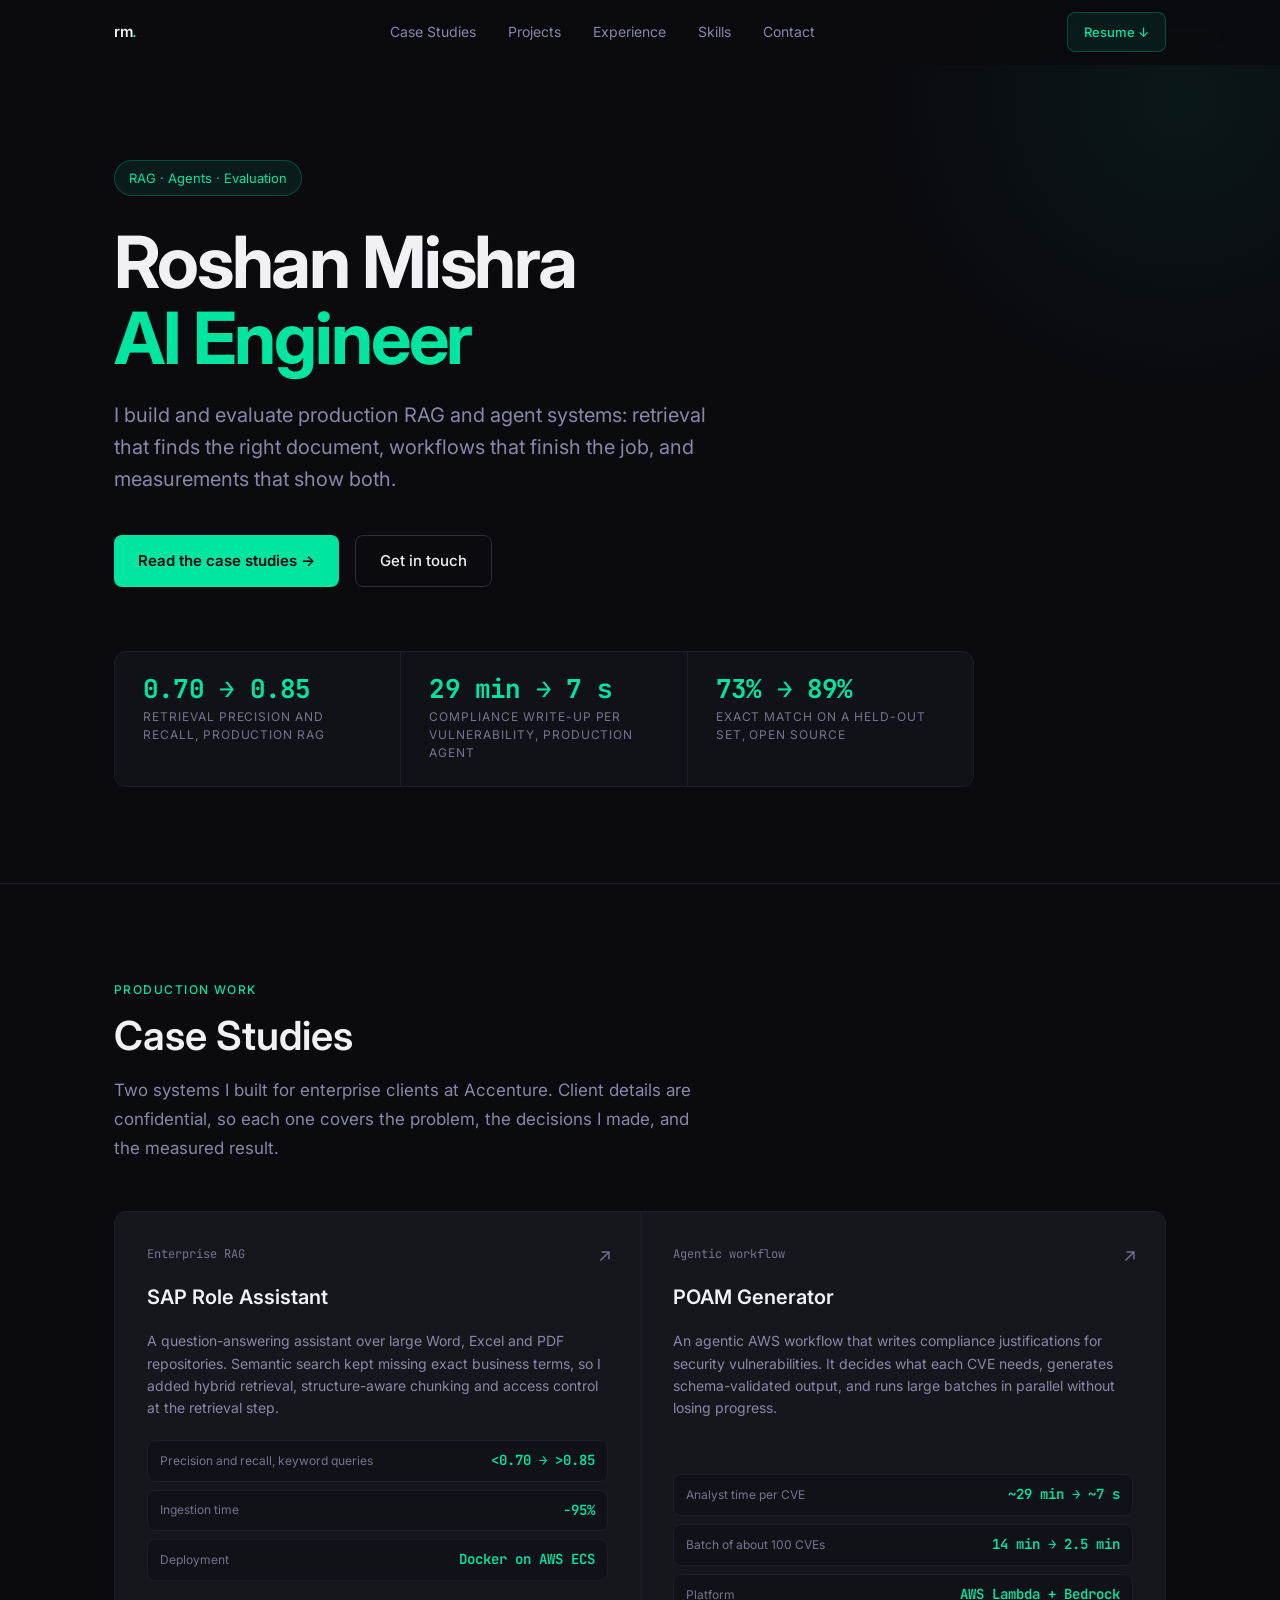
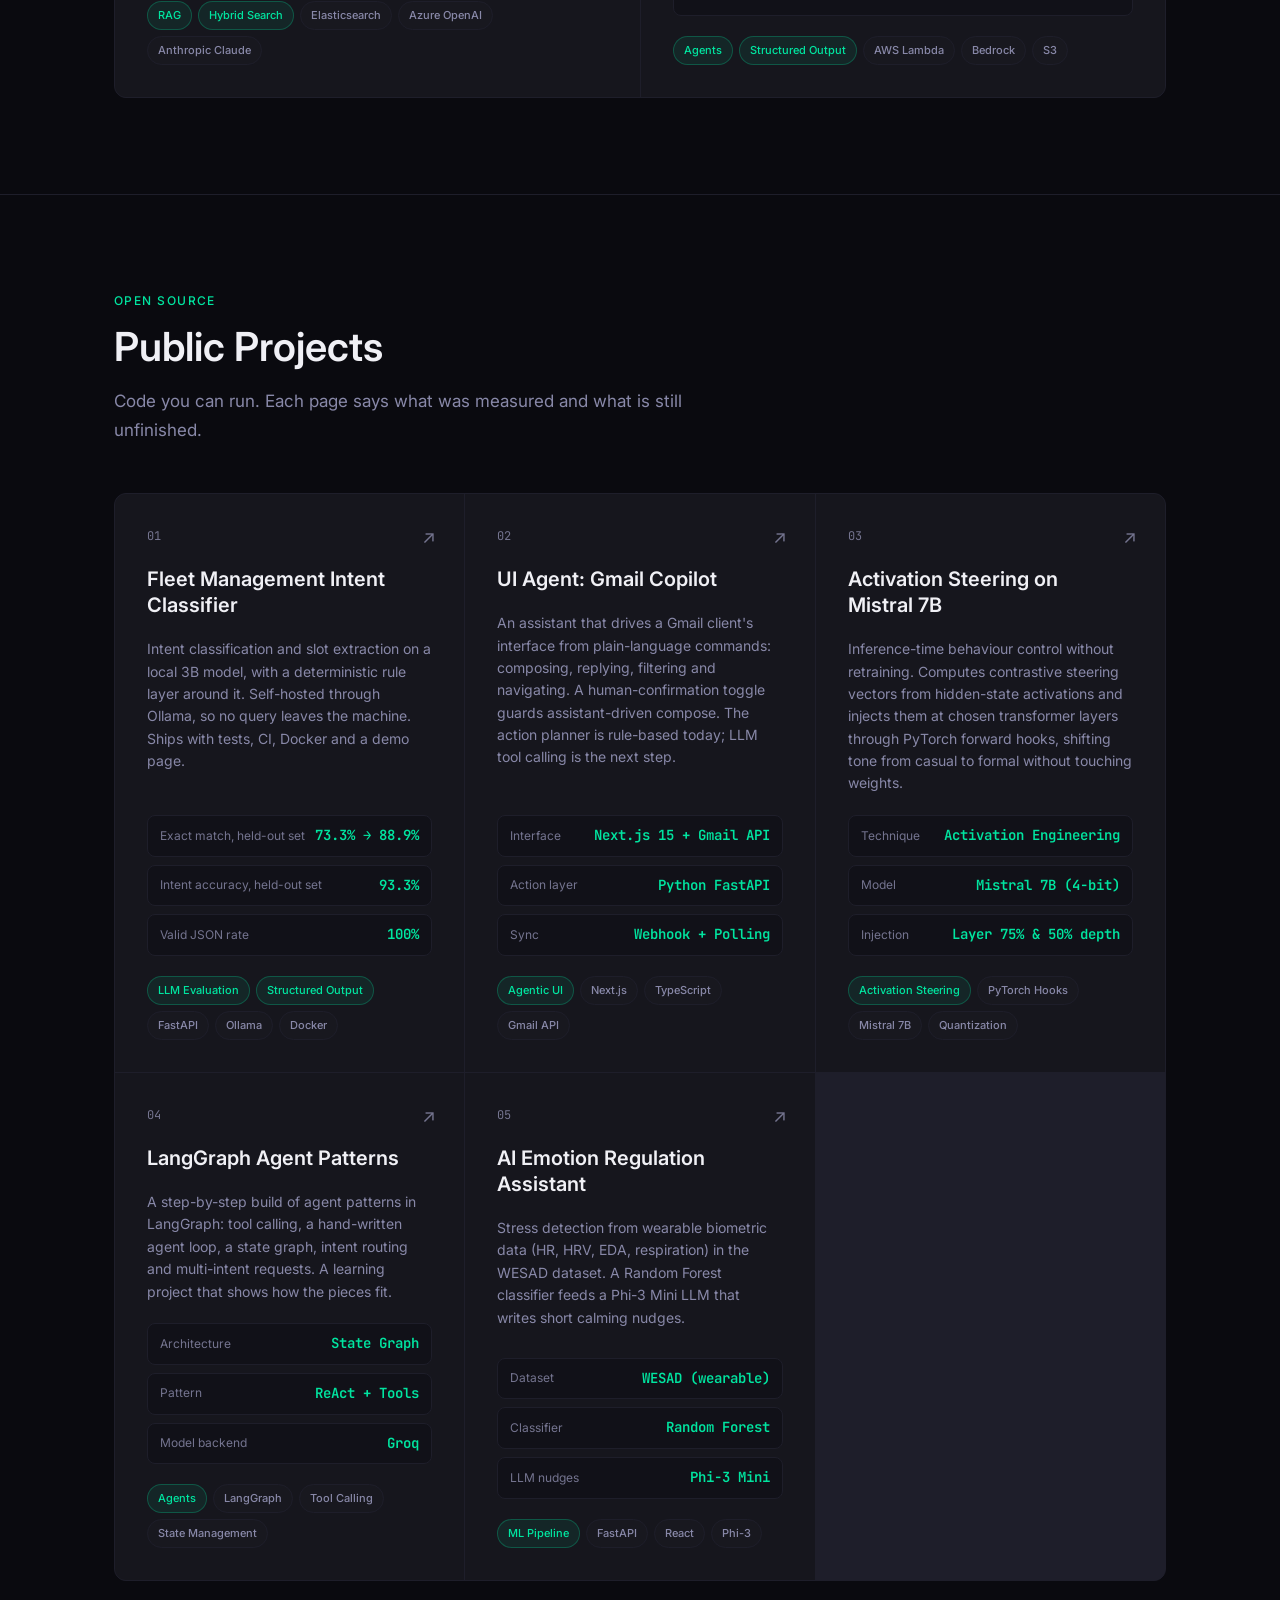
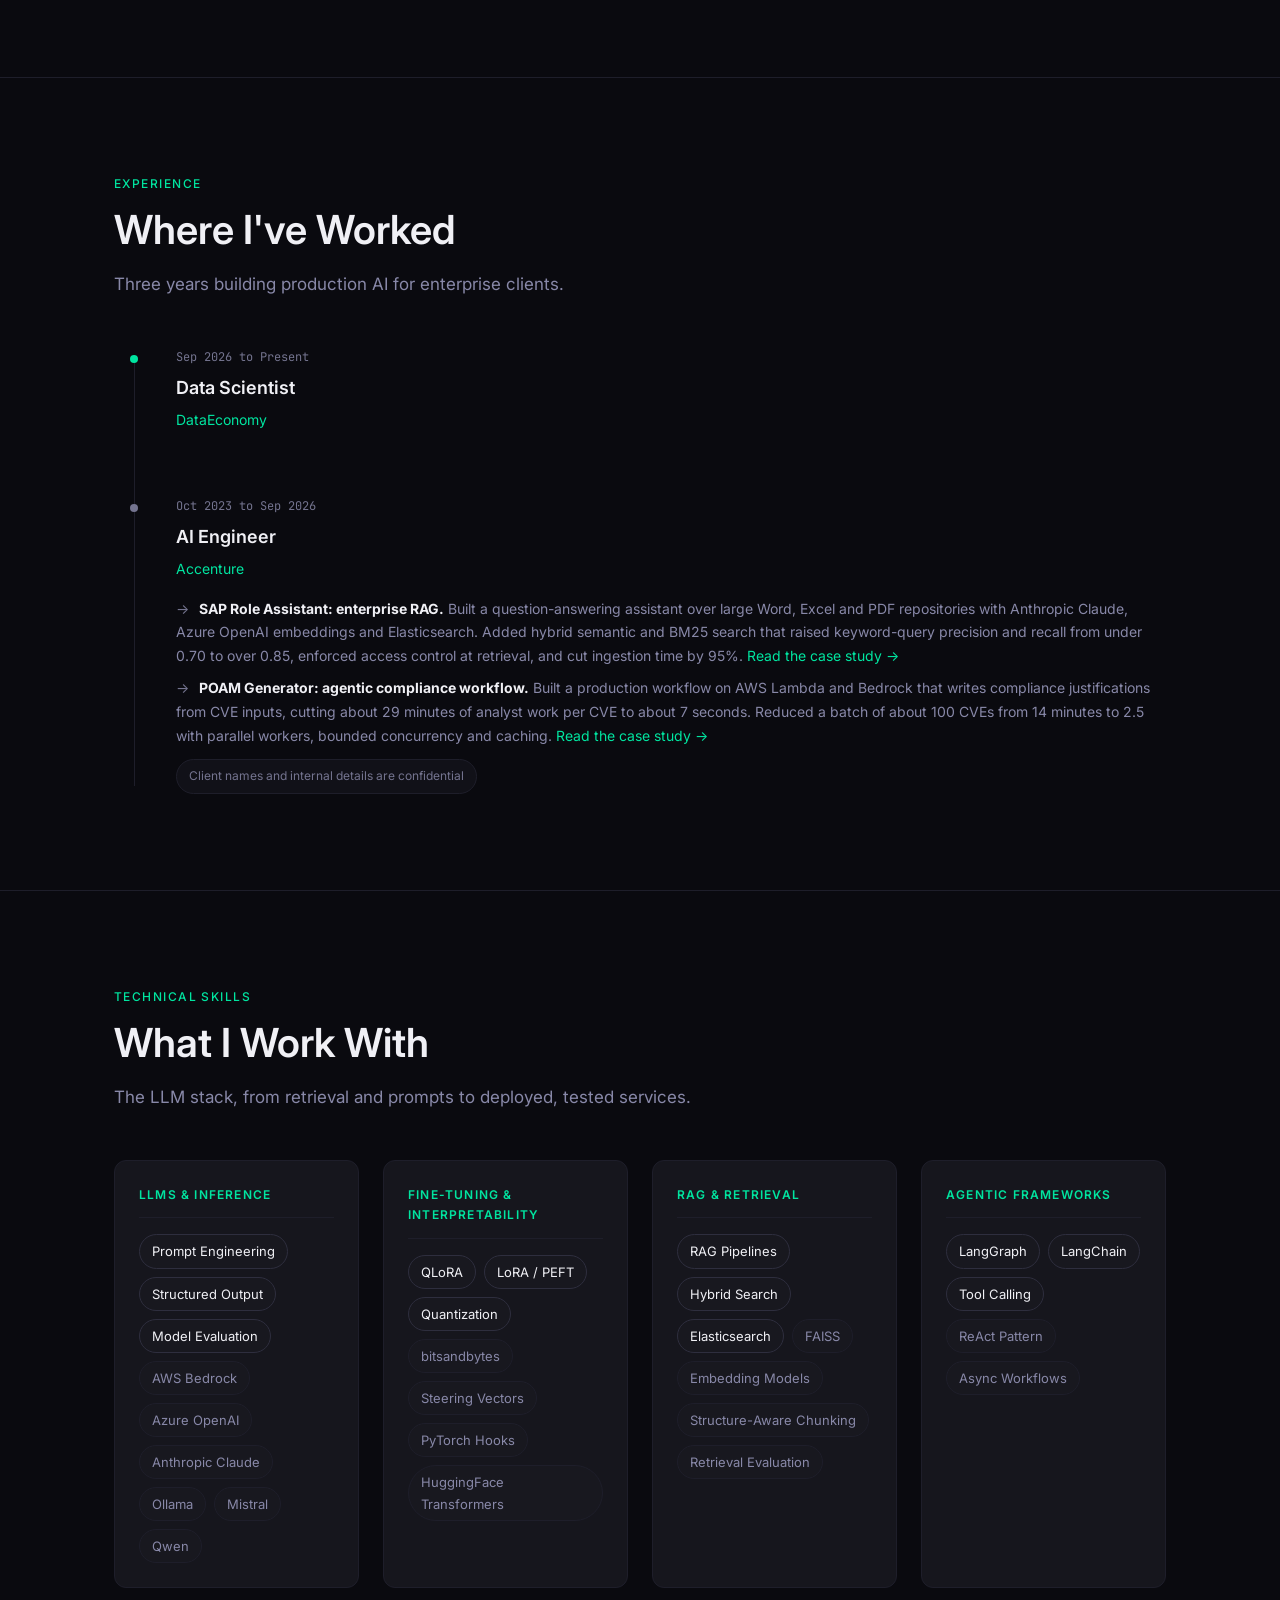
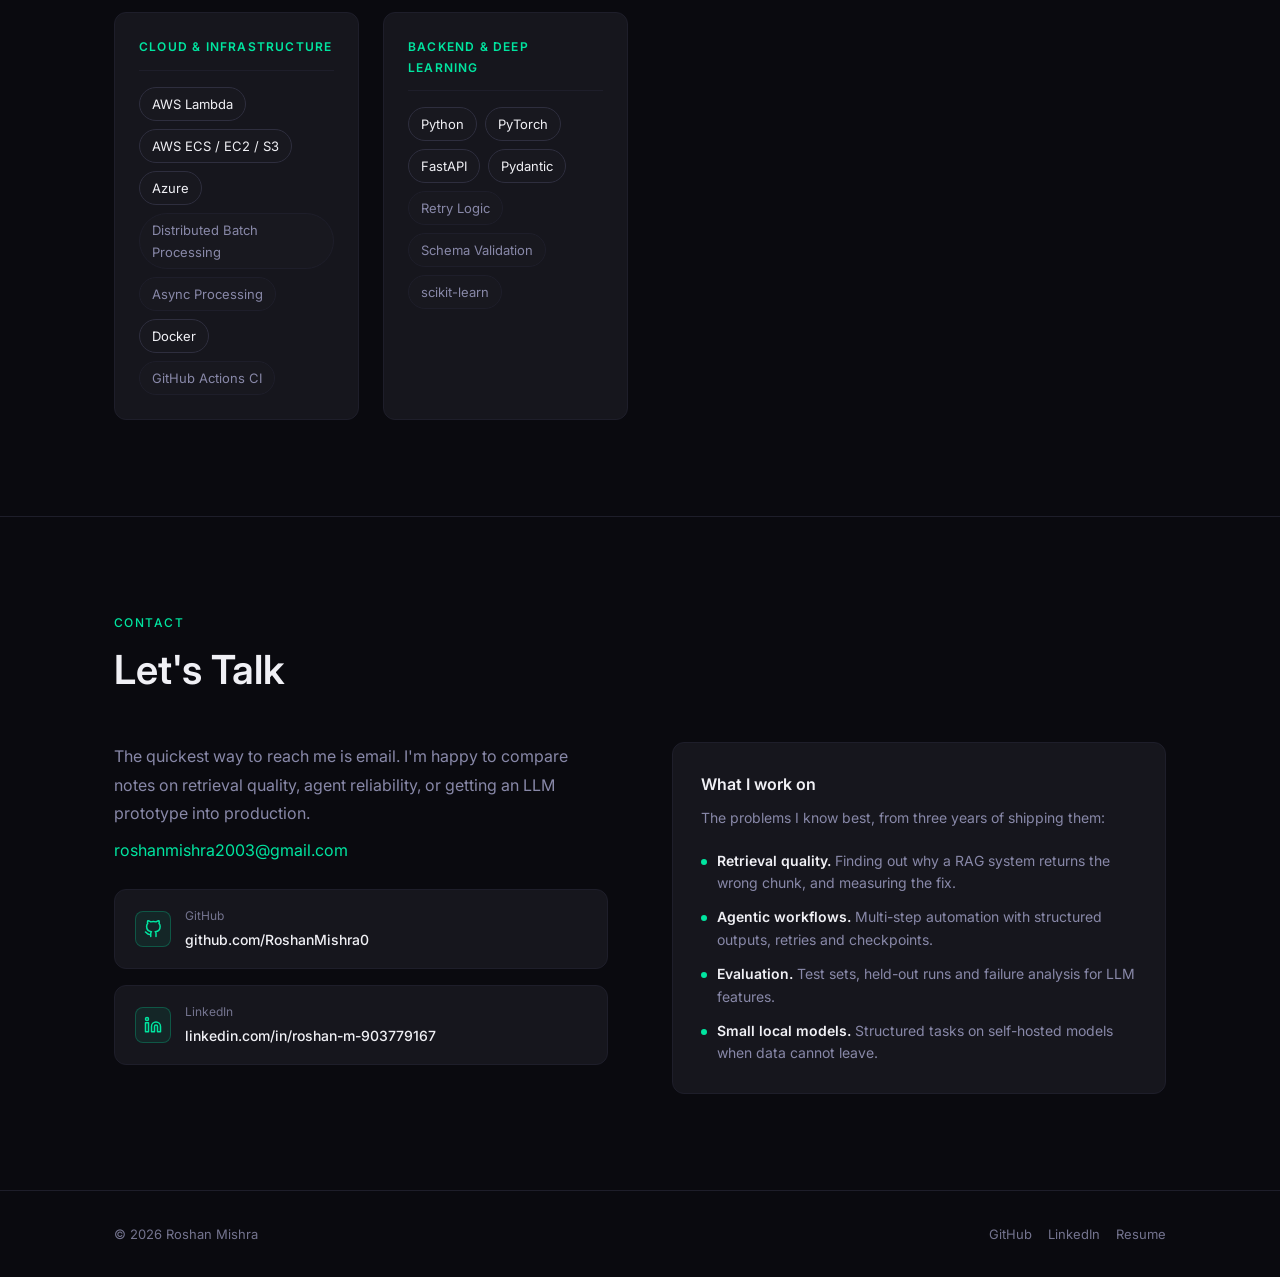
==== commit 3d2cd551: "Upgrade portfolio: case studies, updated projects, resume" ====
--- a/index.html
+++ b/index.html
@@ -3,8 +3,11 @@
 <head>
   <meta charset="UTF-8" />
   <meta name="viewport" content="width=device-width, initial-scale=1.0" />
-  <title>Roshan Mishra — AI Engineer</title>
-  <meta name="description" content="AI/ML Engineer specializing in LLMs, agentic systems, and structured output pipelines. Proof-of-work portfolio." />
+  <title>Roshan Mishra | AI Engineer: RAG, Agents, Evaluation</title>
+  <meta name="description" content="AI Engineer with three years of production work on RAG and agentic systems. Case studies with measured results: retrieval precision and recall from under 0.70 to over 0.85, and a 29-minute compliance task cut to about 7 seconds." />
+  <meta property="og:title" content="Roshan Mishra | AI Engineer" />
+  <meta property="og:description" content="Production RAG and agent systems, with the numbers to show they work." />
+  <meta property="og:type" content="website" />
   <link rel="preconnect" href="https://fonts.googleapis.com" />
   <link rel="preconnect" href="https://fonts.gstatic.com" crossorigin />
   <link href="https://fonts.googleapis.com/css2?family=Inter:wght@300;400;500;600;700&family=JetBrains+Mono:wght@400;500&display=swap" rel="stylesheet" />
@@ -18,10 +21,10 @@
       <div class="nav-inner">
         <a href="#hero" class="nav-logo">rm<span>.</span></a>
         <ul class="nav-links" id="nav-links">
+          <li><a href="#case-studies">Case Studies</a></li>
           <li><a href="#projects">Projects</a></li>
           <li><a href="#experience">Experience</a></li>
           <li><a href="#skills">Skills</a></li>
-          <li><a href="#blog">Blog</a></li>
           <li><a href="#contact">Contact</a></li>
         </ul>
         <a href="resume.pdf" class="nav-cta" target="_blank" rel="noopener">Resume ↓</a>
@@ -33,31 +36,98 @@
   <!-- HERO -->
   <section id="hero">
     <div class="container">
-      <div class="hero-badge">Available for AI Engineer roles</div>
+      <div class="hero-badge plain">RAG · Agents · Evaluation</div>
       <h1 class="hero-title">
         Roshan Mishra<br />
         <span class="accent">AI Engineer</span>
       </h1>
       <p class="hero-subtitle">
-        AI Engineer building practical LLM, RAG, and agent systems focused on accuracy, latency, and production readiness
+        I build and evaluate production RAG and agent systems: retrieval that finds the right document, workflows that finish the job, and measurements that show both.
       </p>
       <div class="hero-actions">
-        <a href="#projects" class="btn-primary">View Projects →</a>
+        <a href="#case-studies" class="btn-primary">Read the case studies →</a>
         <a href="#contact" class="btn-secondary">Get in touch</a>
       </div>
       <div class="hero-stats">
-        <div class="hero-stat">
-          <div class="hero-stat-number">80%</div>
-          <div class="hero-stat-label">Latency Reduced (prod)</div>
-        </div>
-        <div class="hero-stat">
-          <div class="hero-stat-number">95%</div>
-          <div class="hero-stat-label">Faster Ingestion (prod)</div>
-        </div>
-        <div class="hero-stat">
-          <div class="hero-stat-number">2+</div>
-          <div class="hero-stat-label">Yrs Production AI Eng</div>
-        </div>
+        <a class="hero-stat" href="case-studies/sap-assistant.html">
+          <div class="hero-stat-number">0.70 → 0.85</div>
+          <div class="hero-stat-label">Retrieval precision and recall, production RAG</div>
+        </a>
+        <a class="hero-stat" href="case-studies/poam-automation.html">
+          <div class="hero-stat-number">29 min → 7 s</div>
+          <div class="hero-stat-label">Compliance write-up per vulnerability, production agent</div>
+        </a>
+        <a class="hero-stat" href="projects/fleet-classifier.html">
+          <div class="hero-stat-number">73% → 89%</div>
+          <div class="hero-stat-label">Exact match on a held-out set, open source</div>
+        </a>
+      </div>
+    </div>
+  </section>
+
+  <!-- CASE STUDIES -->
+  <section id="case-studies" class="section">
+    <div class="container">
+      <p class="section-label">Production work</p>
+      <h2 class="section-title">Case Studies</h2>
+      <p class="section-subtitle">Two systems I built for enterprise clients at Accenture. Client details are confidential, so each one covers the problem, the decisions I made, and the measured result.</p>
+
+      <div class="projects-grid">
+
+        <a href="case-studies/sap-assistant.html" class="project-card">
+          <div class="project-number">Enterprise RAG</div>
+          <div class="project-name">SAP Role Assistant</div>
+          <p class="project-desc">A question-answering assistant over large Word, Excel and PDF repositories. Semantic search kept missing exact business terms, so I added hybrid retrieval, structure-aware chunking and access control at the retrieval step.</p>
+          <div class="project-metrics">
+            <div class="metric-row">
+              <span class="metric-label">Precision and recall, keyword queries</span>
+              <span class="metric-value">&lt;0.70 → &gt;0.85</span>
+            </div>
+            <div class="metric-row">
+              <span class="metric-label">Ingestion time</span>
+              <span class="metric-value">−95%</span>
+            </div>
+            <div class="metric-row">
+              <span class="metric-label">Deployment</span>
+              <span class="metric-value">Docker on AWS ECS</span>
+            </div>
+          </div>
+          <div class="project-tags">
+            <span class="tag accent">RAG</span>
+            <span class="tag accent">Hybrid Search</span>
+            <span class="tag">Elasticsearch</span>
+            <span class="tag">Azure OpenAI</span>
+            <span class="tag">Anthropic Claude</span>
+          </div>
+        </a>
+
+        <a href="case-studies/poam-automation.html" class="project-card">
+          <div class="project-number">Agentic workflow</div>
+          <div class="project-name">POAM Generator</div>
+          <p class="project-desc">An agentic AWS workflow that writes compliance justifications for security vulnerabilities. It decides what each CVE needs, generates schema-validated output, and runs large batches in parallel without losing progress.</p>
+          <div class="project-metrics">
+            <div class="metric-row">
+              <span class="metric-label">Analyst time per CVE</span>
+              <span class="metric-value">~29 min → ~7 s</span>
+            </div>
+            <div class="metric-row">
+              <span class="metric-label">Batch of about 100 CVEs</span>
+              <span class="metric-value">14 min → 2.5 min</span>
+            </div>
+            <div class="metric-row">
+              <span class="metric-label">Platform</span>
+              <span class="metric-value">AWS Lambda + Bedrock</span>
+            </div>
+          </div>
+          <div class="project-tags">
+            <span class="tag accent">Agents</span>
+            <span class="tag accent">Structured Output</span>
+            <span class="tag">AWS Lambda</span>
+            <span class="tag">Bedrock</span>
+            <span class="tag">S3</span>
+          </div>
+        </a>
+
       </div>
     </div>
   </section>
@@ -65,9 +135,9 @@
   <!-- PROJECTS -->
   <section id="projects" class="section">
     <div class="container">
-      <p class="section-label">Work</p>
+      <p class="section-label">Open source</p>
       <h2 class="section-title">Public Projects</h2>
-      <p class="section-subtitle">Each project is built end-to-end with real evaluation metrics. Not tutorials, not toy demos.</p>
+      <p class="section-subtitle">Code you can run. Each page says what was measured and what is still unfinished.</p>
 
       <div class="projects-grid">
 
@@ -75,35 +145,62 @@
         <a href="projects/fleet-classifier.html" class="project-card">
           <div class="project-number">01</div>
           <div class="project-name">Fleet Management Intent Classifier</div>
-          <p class="project-desc">Local LLM-based intent classification and slot extraction. No cloud API, fully self-hosted via Ollama. Returns schema-valid JSON for downstream systems.</p>
-          <div class="project-metrics">
-            <div class="metric-row">
-              <span class="metric-label">Intent Accuracy (Qwen 2.5 3B)</span>
-              <span class="metric-value">91.11%</span>
-            </div>
-            <div class="metric-row">
-              <span class="metric-label">Valid JSON Rate</span>
+          <p class="project-desc">Intent classification and slot extraction on a local 3B model, with a deterministic rule layer around it. Self-hosted through Ollama, so no query leaves the machine. Ships with tests, CI, Docker and a demo page.</p>
+          <div class="project-metrics">
+            <div class="metric-row">
+              <span class="metric-label">Exact match, held-out set</span>
+              <span class="metric-value">73.3% → 88.9%</span>
+            </div>
+            <div class="metric-row">
+              <span class="metric-label">Intent accuracy, held-out set</span>
+              <span class="metric-value">93.3%</span>
+            </div>
+            <div class="metric-row">
+              <span class="metric-label">Valid JSON rate</span>
               <span class="metric-value">100%</span>
             </div>
-            <div class="metric-row">
-              <span class="metric-label">Exact Match (Qwen 2.5 3B)</span>
-              <span class="metric-value">77.78%</span>
-            </div>
           </div>
           <div class="project-tags">
             <span class="tag accent">LLM Evaluation</span>
+            <span class="tag accent">Structured Output</span>
             <span class="tag">FastAPI</span>
             <span class="tag">Ollama</span>
-            <span class="tag">Pydantic</span>
-            <span class="tag">Structured Output</span>
+            <span class="tag">Docker</span>
           </div>
         </a>
 
         <!-- Project 2 -->
+        <a href="projects/ui-agent.html" class="project-card">
+          <div class="project-number">02</div>
+          <div class="project-name">UI Agent: Gmail Copilot</div>
+          <p class="project-desc">An assistant that drives a Gmail client's interface from plain-language commands: composing, replying, filtering and navigating. A human-confirmation toggle guards assistant-driven compose. The action planner is rule-based today; LLM tool calling is the next step.</p>
+          <div class="project-metrics">
+            <div class="metric-row">
+              <span class="metric-label">Interface</span>
+              <span class="metric-value">Next.js 15 + Gmail API</span>
+            </div>
+            <div class="metric-row">
+              <span class="metric-label">Action layer</span>
+              <span class="metric-value">Python FastAPI</span>
+            </div>
+            <div class="metric-row">
+              <span class="metric-label">Sync</span>
+              <span class="metric-value">Webhook + Polling</span>
+            </div>
+          </div>
+          <div class="project-tags">
+            <span class="tag accent">Agentic UI</span>
+            <span class="tag">Next.js</span>
+            <span class="tag">TypeScript</span>
+            <span class="tag">Gmail API</span>
+          </div>
+        </a>
+
+        <!-- Project 3 -->
         <a href="projects/model-steering.html" class="project-card">
-          <div class="project-number">02</div>
+          <div class="project-number">03</div>
           <div class="project-name">Activation Steering on Mistral 7B</div>
-          <p class="project-desc">Inference-time behaviour control without retraining. Computes contrastive steering vectors from hidden-state activations and injects them at specific transformer layers via PyTorch forward hooks, shifting tone from casual to formal without touching weights.</p>
+          <p class="project-desc">Inference-time behaviour control without retraining. Computes contrastive steering vectors from hidden-state activations and injects them at chosen transformer layers through PyTorch forward hooks, shifting tone from casual to formal without touching weights.</p>
           <div class="project-metrics">
             <div class="metric-row">
               <span class="metric-label">Technique</span>
@@ -120,18 +217,17 @@
           </div>
           <div class="project-tags">
             <span class="tag accent">Activation Steering</span>
-            <span class="tag accent">Mechanistic Interpretability</span>
             <span class="tag">PyTorch Hooks</span>
             <span class="tag">Mistral 7B</span>
             <span class="tag">Quantization</span>
           </div>
         </a>
 
-        <!-- Project 3 -->
+        <!-- Project 4 -->
         <a href="projects/langgraph-agent.html" class="project-card">
-          <div class="project-number">03</div>
-          <div class="project-name">LangGraph Agentic Workflow</div>
-          <p class="project-desc">Production-style agentic system built with LangGraph. Implements state machine routing, tool calling, conditional branching, and structured execution. Not a tutorial, a working agent architecture.</p>
+          <div class="project-number">04</div>
+          <div class="project-name">LangGraph Agent Patterns</div>
+          <p class="project-desc">A step-by-step build of agent patterns in LangGraph: tool calling, a hand-written agent loop, a state graph, intent routing and multi-intent requests. A learning project that shows how the pieces fit.</p>
           <div class="project-metrics">
             <div class="metric-row">
               <span class="metric-label">Architecture</span>
@@ -142,8 +238,8 @@
               <span class="metric-value">ReAct + Tools</span>
             </div>
             <div class="metric-row">
-              <span class="metric-label">Execution</span>
-              <span class="metric-value">Deterministic</span>
+              <span class="metric-label">Model backend</span>
+              <span class="metric-value">Groq</span>
             </div>
           </div>
           <div class="project-tags">
@@ -154,11 +250,11 @@
           </div>
         </a>
 
-        <!-- Project 4 -->
+        <!-- Project 5 -->
         <a href="projects/emotion-regulation.html" class="project-card">
-          <div class="project-number">04</div>
+          <div class="project-number">05</div>
           <div class="project-name">AI Emotion Regulation Assistant</div>
-          <p class="project-desc">End-to-end stress detection system using wearable biometric data (HR, HRV, EDA, respiration) from the WESAD dataset. Random Forest classifier feeds a Phi-3 mini LLM that generates personalised calming nudges in real time.</p>
+          <p class="project-desc">Stress detection from wearable biometric data (HR, HRV, EDA, respiration) in the WESAD dataset. A Random Forest classifier feeds a Phi-3 Mini LLM that writes short calming nudges.</p>
           <div class="project-metrics">
             <div class="metric-row">
               <span class="metric-label">Dataset</span>
@@ -169,7 +265,7 @@
               <span class="metric-value">Random Forest</span>
             </div>
             <div class="metric-row">
-              <span class="metric-label">LLM Nudges</span>
+              <span class="metric-label">LLM nudges</span>
               <span class="metric-value">Phi-3 Mini</span>
             </div>
           </div>
@@ -178,35 +274,6 @@
             <span class="tag">FastAPI</span>
             <span class="tag">React</span>
             <span class="tag">Phi-3</span>
-            <span class="tag">Wearable AI</span>
-          </div>
-        </a>
-
-        <!-- Project 5 -->
-        <a href="projects/ui-agent.html" class="project-card">
-          <div class="project-number">05</div>
-          <div class="project-name">UI Agent: Gmail AI Copilot</div>
-          <p class="project-desc">An AI assistant that controls a Gmail client's UI programmatically. Not just answering questions but executing real actions: composing, filtering, navigating, and opening emails from natural language commands. Human-in-the-loop confirmation for sends.</p>
-          <div class="project-metrics">
-            <div class="metric-row">
-              <span class="metric-label">Interface</span>
-              <span class="metric-value">Next.js 15 + Gmail API</span>
-            </div>
-            <div class="metric-row">
-              <span class="metric-label">AI Layer</span>
-              <span class="metric-value">Python FastAPI</span>
-            </div>
-            <div class="metric-row">
-              <span class="metric-label">Sync</span>
-              <span class="metric-value">Webhook + Polling</span>
-            </div>
-          </div>
-          <div class="project-tags">
-            <span class="tag accent">Agentic UI</span>
-            <span class="tag accent">Tool Use</span>
-            <span class="tag">Next.js</span>
-            <span class="tag">TypeScript</span>
-            <span class="tag">Gmail API</span>
           </div>
         </a>
 
@@ -219,22 +286,32 @@
     <div class="container">
       <p class="section-label">Experience</p>
       <h2 class="section-title">Where I've Worked</h2>
-      <p class="section-subtitle">2+ years building production AI at enterprise scale.</p>
+      <p class="section-subtitle">Three years building production AI for enterprise clients.</p>
 
       <div class="timeline">
 
         <div class="timeline-item">
           <div class="timeline-dot"></div>
           <div class="timeline-content">
-            <div class="timeline-period">Oct 2023 to Present</div>
+            <div class="timeline-period">Sep 2026 to Present</div>
+            <div class="timeline-role">Data Scientist</div>
+            <div class="timeline-company">DataEconomy</div>
+          </div>
+        </div>
+
+        <div class="timeline-item">
+          <div class="timeline-dot muted"></div>
+          <div class="timeline-content">
+            <div class="timeline-period">Oct 2023 to Sep 2026</div>
             <div class="timeline-role">AI Engineer</div>
             <div class="timeline-company">Accenture</div>
             <div class="timeline-body">
               <ul>
-                <li><strong style="color:var(--text-primary)">POAM Generator: Agentic LLM Workflow.</strong> Production AWS Lambda + Bedrock system that generates compliance POAM reports from CVE inputs. Agentic pipeline with schema-validated JSON outputs, async batch processing via S3 + distributed EC2 offloading, and retry logic. Reduced end-to-end latency by 80% (14 min to 2.5 min) via parallelisation and caching.</li>
-                <li><strong style="color:var(--text-primary)">SAP Role Assistant: Enterprise RAG.</strong> Retrieval-augmented generation pipeline using Anthropic LLM + Azure Embeddings + Elasticsearch. Ingestion pipeline for PDF/DOCX/Excel with semantic chunking, vectorisation, and metadata tagging. Hybrid semantic + keyword search with hash-based deduplication. Reduced ingestion time by 95% via batching and parallel API calls.</li>
+                <li><strong style="color:var(--text-primary)">SAP Role Assistant: enterprise RAG.</strong> Built a question-answering assistant over large Word, Excel and PDF repositories with Anthropic Claude, Azure OpenAI embeddings and Elasticsearch. Added hybrid semantic and BM25 search that raised keyword-query precision and recall from under 0.70 to over 0.85, enforced access control at retrieval, and cut ingestion time by 95%. <a href="case-studies/sap-assistant.html">Read the case study →</a></li>
+                <li><strong style="color:var(--text-primary)">POAM Generator: agentic compliance workflow.</strong> Built a production workflow on AWS Lambda and Bedrock that writes compliance justifications from CVE inputs, cutting about 29 minutes of analyst work per CVE to about 7 seconds. Reduced a batch of about 100 CVEs from 14 minutes to 2.5 with parallel workers, bounded concurrency and caching. <a href="case-studies/poam-automation.html">Read the case study →</a></li>
               </ul>
             </div>
+            <div class="confidential-note">Client names and internal details are confidential</div>
           </div>
         </div>
 
@@ -247,7 +324,7 @@
     <div class="container">
       <p class="section-label">Technical Skills</p>
       <h2 class="section-title">What I Work With</h2>
-      <p class="section-subtitle">Focused on the LLM stack, from raw API calls to production agentic systems.</p>
+      <p class="section-subtitle">The LLM stack, from retrieval and prompts to deployed, tested services.</p>
 
       <div class="skills-grid">
 
@@ -259,7 +336,7 @@
             <span class="skill-tag strong">Model Evaluation</span>
             <span class="skill-tag">AWS Bedrock</span>
             <span class="skill-tag">Azure OpenAI</span>
-            <span class="skill-tag">Anthropic API</span>
+            <span class="skill-tag">Anthropic Claude</span>
             <span class="skill-tag">Ollama</span>
             <span class="skill-tag">Mistral</span>
             <span class="skill-tag">Qwen</span>
@@ -287,7 +364,8 @@
             <span class="skill-tag strong">Elasticsearch</span>
             <span class="skill-tag">FAISS</span>
             <span class="skill-tag">Embedding Models</span>
-            <span class="skill-tag">Chunking Strategies</span>
+            <span class="skill-tag">Structure-Aware Chunking</span>
+            <span class="skill-tag">Retrieval Evaluation</span>
           </div>
         </div>
 
@@ -306,11 +384,12 @@
           <div class="skill-group-title">Cloud & Infrastructure</div>
           <div class="skill-tags">
             <span class="skill-tag strong">AWS Lambda</span>
-            <span class="skill-tag strong">AWS S3 / EC2</span>
+            <span class="skill-tag strong">AWS ECS / EC2 / S3</span>
             <span class="skill-tag strong">Azure</span>
             <span class="skill-tag">Distributed Batch Processing</span>
             <span class="skill-tag">Async Processing</span>
-            <span class="skill-tag">Docker</span>
+            <span class="skill-tag strong">Docker</span>
+            <span class="skill-tag">GitHub Actions CI</span>
           </div>
         </div>
 
@@ -331,80 +410,6 @@
     </div>
   </section>
 
-  <!-- BLOG -->
-  <section id="blog" class="section">
-    <div class="container">
-      <p class="section-label">Writing</p>
-      <h2 class="section-title">Technical Blog</h2>
-      <p class="section-subtitle">Notes on things I've run into while building. No fluff.</p>
-      <p style="color: var(--text-secondary); font-size: 15px; margin-top: -8px; margin-bottom: 48px;">I write short notes based on real issues I face while building LLM systems, especially around RAG, prompts, and evaluation.</p>
-
-      <div class="blog-grid">
-
-        <div class="blog-card">
-          <div class="blog-tag">LLM Evaluation</div>
-          <div class="blog-title">Why TinyLlama Failed Where Qwen Succeeded: A Model Comparison Story</div>
-          <p class="blog-summary">Intent accuracy dropped from 91% to 28% by switching models. What that gap actually tells you about model selection for structured output tasks — and why benchmarks miss it.</p>
-          <p style="font-size: 12px; color: var(--text-muted); margin-top: 8px; font-style: italic;">Based on real model evaluation I ran while building the Fleet Classifier</p>
-          <div style="display:flex; gap:8px; align-items:center; flex-wrap:wrap; margin-top: 12px;">
-            <span class="blog-coming-soon">Coming soon</span>
-          </div>
-        </div>
-
-        <div class="blog-card">
-          <div class="blog-tag">Prompt Engineering</div>
-          <div class="blog-title">The System Prompt is an API Contract: How to Design It Like One</div>
-          <p class="blog-summary">Your system prompt is not a suggestion. What I learned treating it like a schema that enforces behaviour, output types, and failure modes — not just instructions.</p>
-          <p style="font-size: 12px; color: var(--text-muted); margin-top: 8px; font-style: italic;">Learned while building structured output pipelines in production</p>
-          <div style="display:flex; gap:8px; align-items:center; flex-wrap:wrap; margin-top: 12px;">
-            <span class="blog-coming-soon">Coming soon</span>
-          </div>
-        </div>
-
-        <div class="blog-card">
-          <div class="blog-tag">Agents</div>
-          <div class="blog-title">LangGraph vs Raw LangChain: When the State Machine Actually Matters</div>
-          <p class="blog-summary">Most tutorials show the happy path. What changes when a tool fails mid-graph, a branch needs to loop, or two nodes write to the same state key at once.</p>
-          <p style="font-size: 12px; color: var(--text-muted); margin-top: 8px; font-style: italic;">Based on real agentic workflow experience</p>
-          <div style="display:flex; gap:8px; align-items:center; flex-wrap:wrap; margin-top: 12px;">
-            <span class="blog-coming-soon">Coming soon</span>
-          </div>
-        </div>
-
-        <div class="blog-card">
-          <div class="blog-tag">RAG</div>
-          <div class="blog-title">Why Your RAG Pipeline Has a Chunking Problem (And How to Diagnose It)</div>
-          <p class="blog-summary">Retrieval quality rarely breaks at the embedding model. It breaks at the boundaries. What I found while debugging a RAG pipeline where the right chunk existed but never came back.</p>
-          <p style="font-size: 12px; color: var(--text-muted); margin-top: 8px; font-style: italic;">Based on real RAG pipeline experiments</p>
-          <div style="display:flex; gap:8px; align-items:center; flex-wrap:wrap; margin-top: 12px;">
-            <span class="blog-coming-soon">Coming soon</span>
-          </div>
-        </div>
-
-        <div class="blog-card">
-          <div class="blog-tag">Model Steering</div>
-          <div class="blog-title">Hallucination Is a Structural Problem: Five Techniques That Actually Help</div>
-          <p class="blog-summary">Temperature tuning and "be accurate" prompts don't fix it. What I tested while working on activation steering and structured outputs — grounding, schema enforcement, explicit uncertainty.</p>
-          <p style="font-size: 12px; color: var(--text-muted); margin-top: 8px; font-style: italic;">Learned while testing model behaviour on real inputs</p>
-          <div style="display:flex; gap:8px; align-items:center; flex-wrap:wrap; margin-top: 12px;">
-            <span class="blog-coming-soon">Coming soon</span>
-          </div>
-        </div>
-
-        <div class="blog-card">
-          <div class="blog-tag">Architecture</div>
-          <div class="blog-title">Building AI Systems That Fail Gracefully: Lessons From Production</div>
-          <p class="blog-summary">A system that returns wrong JSON silently is worse than one that errors loudly. What I noticed while handling edge cases in production LLM pipelines — and how to design for it.</p>
-          <p style="font-size: 12px; color: var(--text-muted); margin-top: 8px; font-style: italic;">Based on production AI work at Accenture</p>
-          <div style="display:flex; gap:8px; align-items:center; flex-wrap:wrap; margin-top: 12px;">
-            <span class="blog-coming-soon">Coming soon</span>
-          </div>
-        </div>
-
-      </div>
-    </div>
-  </section>
-
   <!-- CONTACT -->
   <section id="contact" class="section">
     <div class="container">
@@ -414,19 +419,10 @@
       <div class="contact-grid">
         <div>
           <p style="color: var(--text-secondary); font-size: 16px; line-height: 1.8; margin-bottom: 8px;">
-            I'm actively looking for roles as an AI Engineer / Generative AI Engineer / Applied ML Engineer.
+            The quickest way to reach me is email. I'm happy to compare notes on retrieval quality, agent reliability, or getting an LLM prototype into production.
           </p>
-          <p style="color: var(--text-secondary); font-size: 16px; line-height: 1.8; margin-bottom: 8px;">
-            I'm most interested in teams building production-oriented AI systems, focusing on reliability, scalability, and real-world impact.
-          </p>
-          <p style="color: var(--text-secondary); font-size: 16px; line-height: 1.8; margin-bottom: 8px;">
-            I enjoy working across the full pipeline: model selection, prompt design, evaluation, and deployment.
-          </p>
-          <p style="color: var(--text-secondary); font-size: 16px; line-height: 1.8; margin-bottom: 4px;">
-            Reach me at <a href="mailto:roshanmishra2003@gmail.com" style="color: var(--accent);">roshanmishra2003@gmail.com</a>
-          </p>
-          <p style="color: var(--text-muted); font-size: 14px; margin-bottom: 24px;">
-            Open to discussions around AI systems, LLM applications, and agent-based workflows.
+          <p style="color: var(--text-secondary); font-size: 16px; line-height: 1.8; margin-bottom: 24px;">
+            <a href="mailto:roshanmishra2003@gmail.com" style="color: var(--accent);">roshanmishra2003@gmail.com</a>
           </p>
           <div class="contact-links">
             <a href="https://github.com/RoshanMishra0" class="contact-link" target="_blank" rel="noopener">
@@ -452,18 +448,16 @@
 
         <div>
           <div class="availability-card">
-            <div class="availability-title">Open to Opportunities</div>
+            <div class="availability-title">What I work on</div>
             <p class="availability-body">
-              Looking for roles focused on building and shipping AI systems. I'm particularly interested in teams where I can own the full pipeline, from model selection and prompt design to evaluation and deployment.
+              The problems I know best, from three years of shipping them:
             </p>
-            <div class="role-tags">
-              <span class="tag accent">AI Engineer</span>
-              <span class="tag accent">GenAI Engineer</span>
-              <span class="tag accent">Applied ML Engineer</span>
-              <span class="tag">LLM Engineer</span>
-              <span class="tag">Agentic AI</span>
-              <span class="tag">MLOps</span>
-            </div>
+            <ul class="focus-list">
+              <li><strong>Retrieval quality.</strong> Finding out why a RAG system returns the wrong chunk, and measuring the fix.</li>
+              <li><strong>Agentic workflows.</strong> Multi-step automation with structured outputs, retries and checkpoints.</li>
+              <li><strong>Evaluation.</strong> Test sets, held-out runs and failure analysis for LLM features.</li>
+              <li><strong>Small local models.</strong> Structured tasks on self-hosted models when data cannot leave.</li>
+            </ul>
           </div>
         </div>
       </div>
@@ -474,7 +468,7 @@
   <footer>
     <div class="container">
       <div class="footer-inner">
-        <span class="footer-copy">© 2025 Roshan Mishra. Built with HTML, CSS, and real project work.</span>
+        <span class="footer-copy">© 2026 Roshan Mishra</span>
         <div style="display:flex; gap:16px;">
           <a href="https://github.com/RoshanMishra0" style="color: var(--text-muted); font-size: 13px;" target="_blank" rel="noopener">GitHub</a>
           <a href="https://www.linkedin.com/in/roshan-m-903779167/" style="color: var(--text-muted); font-size: 13px;" target="_blank" rel="noopener">LinkedIn</a>
--- a/style.css
+++ b/style.css
@@ -9,7 +9,7 @@
   --accent-glow: rgba(0, 229, 160, 0.15);
   --text-primary: #f0f0f5;
   --text-secondary: #8888a8;
-  --text-muted: #4a4a60;
+  --text-muted: #74748f;
   --border: #1e1e2a;
   --border-hover: #2e2e3e;
   --font-sans: 'Inter', system-ui, -apple-system, sans-serif;
@@ -671,8 +671,9 @@
   margin-bottom: 24px;
 }
 .content-section ul li {
-  display: flex;
-  gap: 12px;
+  display: block;
+  position: relative;
+  padding-left: 28px;
   font-size: 15px;
   color: var(--text-secondary);
   line-height: 1.6;
@@ -680,8 +681,18 @@
 .content-section ul li::before {
   content: '→';
   color: var(--accent);
-  flex-shrink: 0;
-  margin-top: 2px;
+  position: absolute;
+  left: 0;
+  top: 0;
+}
+.content-section code {
+  font-family: var(--font-mono);
+  font-size: 0.9em;
+  color: var(--text-primary);
+  background: var(--bg-surface);
+  border: 1px solid var(--border);
+  border-radius: 4px;
+  padding: 1px 6px;
 }
 
 .arch-diagram {
@@ -754,6 +765,7 @@
   line-height: 1.7;
   overflow-x: auto;
   margin: 24px 0;
+  white-space: pre;
 }
 .code-block .kw { color: #c792ea; }
 .code-block .str { color: #c3e88d; }
@@ -785,6 +797,25 @@
   color: var(--text-secondary);
   line-height: 1.6;
 }
+
+/* ── ADDITIONS ── */
+.hero-badge.plain::before { display: none; }
+#case-studies { border-top: 1px solid var(--border); }
+.hero-stats { max-width: 860px; }
+a.hero-stat { text-decoration: none; display: block; transition: background var(--transition); }
+a.hero-stat:hover { background: var(--bg-elevated); opacity: 1; }
+.hero-stat-number { font-size: 26px; white-space: nowrap; }
+.hero-stat-label { line-height: 1.5; }
+.timeline-body a { white-space: nowrap; }
+.focus-list { list-style: none; display: flex; flex-direction: column; gap: 12px; }
+.focus-list li { font-size: 14px; color: var(--text-secondary); line-height: 1.6; padding-left: 16px; position: relative; }
+.focus-list li::before { content: ''; position: absolute; left: 0; top: 9px; width: 6px; height: 6px; border-radius: 50%; background: var(--accent); }
+.focus-list strong { color: var(--text-primary); font-weight: 600; }
+.demo-figure { margin: 24px 0; border: 1px solid var(--border); border-radius: var(--radius-lg); overflow: hidden; background: var(--bg-surface); }
+.demo-figure img { width: 100%; }
+.demo-figure figcaption { font-size: 13px; color: var(--text-muted); padding: 12px 16px; border-top: 1px solid var(--border); }
+.metrics-table td.num, .metrics-table th.num { font-family: var(--font-mono); }
+.note-small { font-size: 13px; color: var(--text-muted); }
 
 /* ── RESPONSIVE ── */
 @media (max-width: 768px) {
@@ -796,5 +827,7 @@
   .projects-grid { grid-template-columns: 1fr; }
   .contact-grid { grid-template-columns: 1fr; gap: 32px; }
   .two-col { grid-template-columns: 1fr; }
+  .hero-stat-number { font-size: 24px; }
+  .metrics-table { display: block; overflow-x: auto; }
   .footer-inner { flex-direction: column; gap: 16px; text-align: center; }
 }
